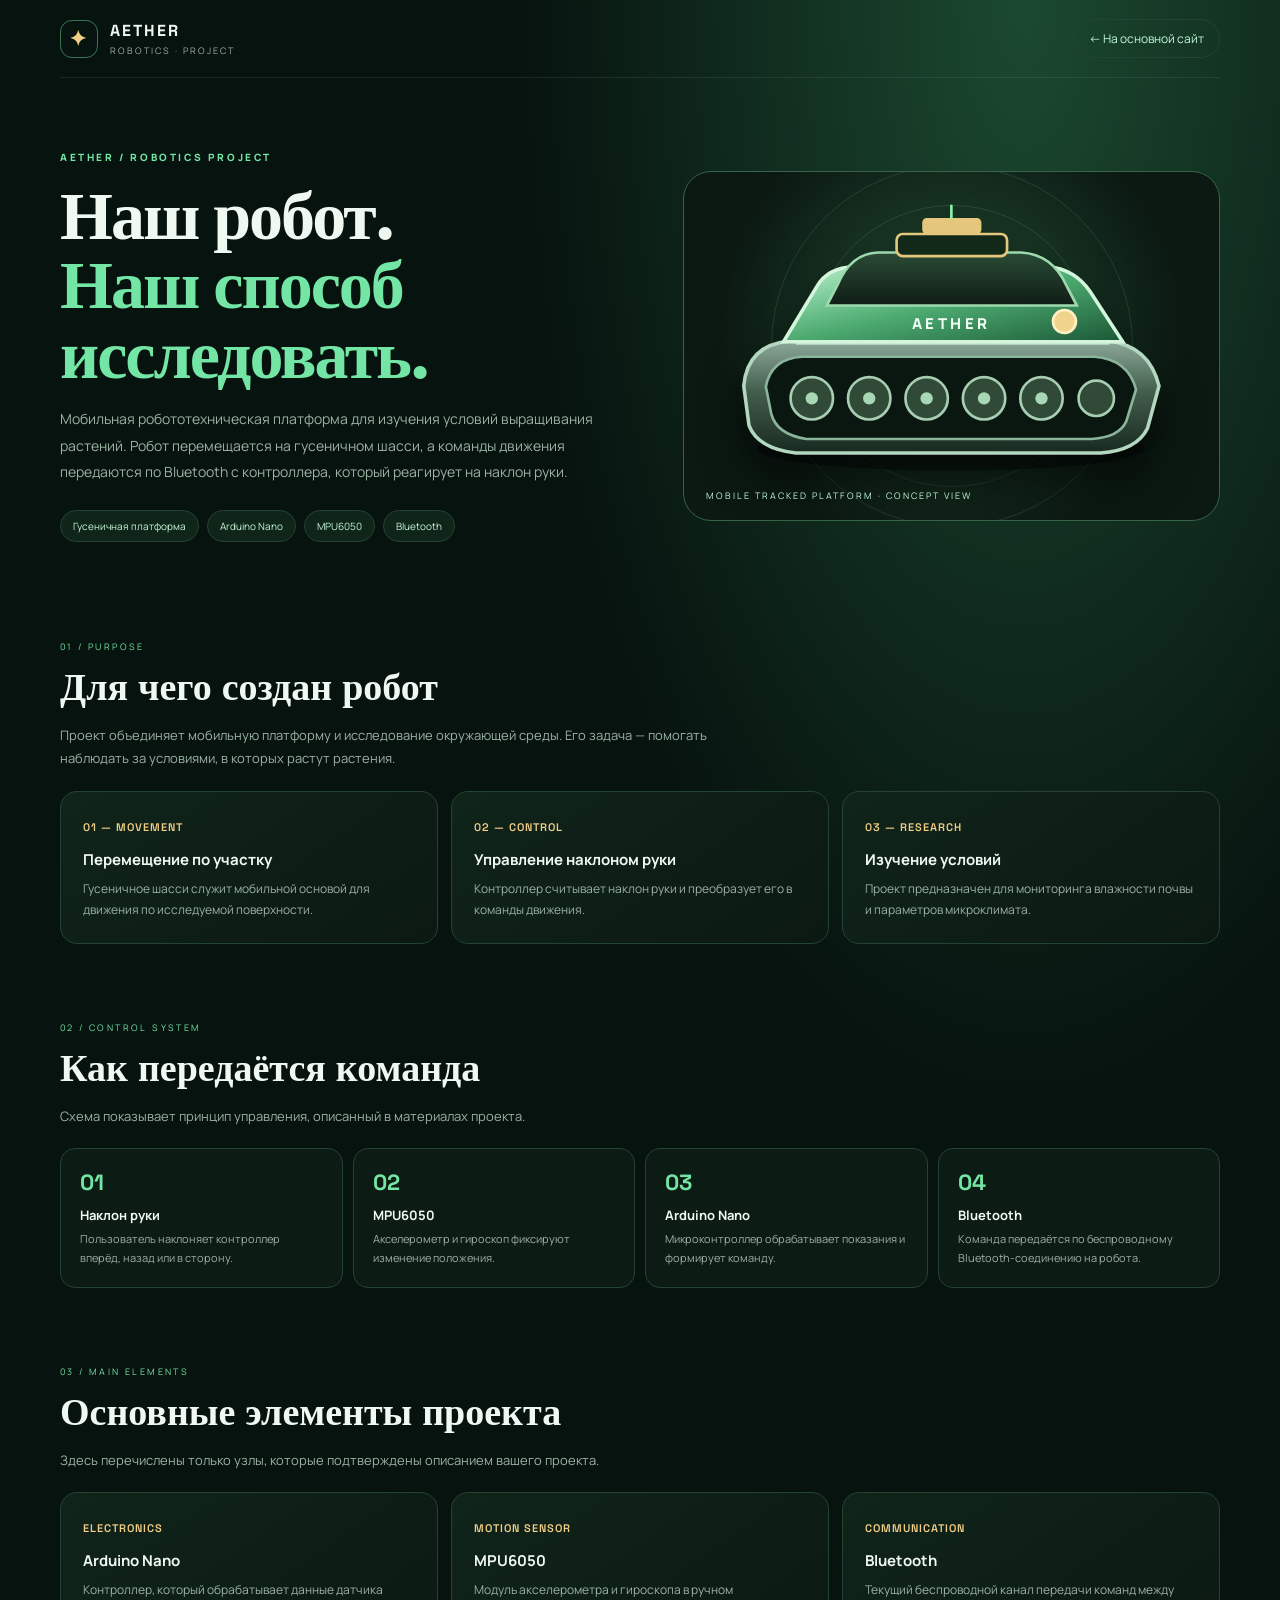
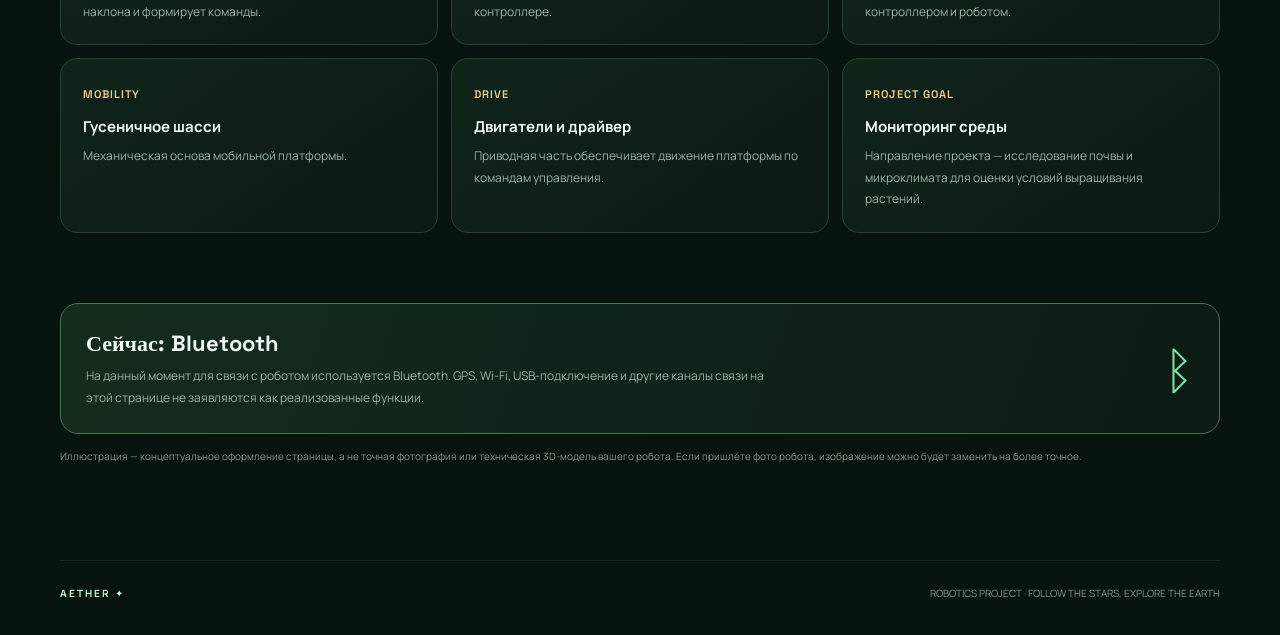
==== robot.html @ d8325142 "Add separate AETHER robot presentation page" ====
<!doctype html>
<html lang="ru">
<head>
<meta charset="UTF-8">
<meta name="viewport" content="width=device-width,initial-scale=1">
<meta name="theme-color" content="#07130f">
<meta name="description" content="Отдельная презентационная страница мобильного робота команды AETHER.">
<title>AETHER | Наш робот</title>
<link rel="preconnect" href="https://fonts.googleapis.com">
<link rel="preconnect" href="https://fonts.gstatic.com" crossorigin>
<link href="https://fonts.googleapis.com/css2?family=Manrope:wght@400;500;600;700;800&family=Space+Grotesk:wght@500;600;700&display=swap" rel="stylesheet">
<style>
:root{--bg:#07130f;--panel:#0d1d16;--panel2:#11251b;--line:#244332;--green:#73e5a4;--mint:#c4f8d8;--text:#f0f8f2;--muted:#9bb2a3;--gold:#f2cf87}
*{box-sizing:border-box}html{scroll-behavior:smooth}body{margin:0;background:radial-gradient(ellipse at 80% 0,#1b4930 0,transparent 35%),var(--bg);color:var(--text);font-family:Manrope,system-ui,sans-serif}a{color:inherit;text-decoration:none}.wrap{width:min(1160px,calc(100% - 40px));margin:auto}.top{height:78px;display:flex;align-items:center;justify-content:space-between;border-bottom:1px solid #ffffff14}.brand{display:flex;align-items:center;gap:12px;font-family:"Space Grotesk";font-weight:700;letter-spacing:2px}.star{width:38px;height:38px;display:grid;place-items:center;border:1px solid #73e5a477;border-radius:12px;color:var(--gold);font-size:21px}.brand small{display:block;color:var(--muted);font:9px Manrope;letter-spacing:2px;margin-top:3px}.back{color:var(--mint);font-size:12px;border:1px solid var(--line);border-radius:30px;padding:10px 15px}.hero{display:grid;grid-template-columns:1.05fr .95fr;gap:30px;align-items:center;padding:72px 0 56px}.eyebrow{color:var(--green);font-size:10px;letter-spacing:2.6px;font-weight:800}.hero h1{font:700 clamp(38px,6vw,68px)/1.02 "Space Grotesk";letter-spacing:-2px;margin:17px 0}.hero h1 em{font-style:normal;color:var(--green)}.hero p{max-width:570px;color:var(--muted);font-size:14px;line-height:1.9}.chips{display:flex;gap:8px;flex-wrap:wrap;margin-top:24px}.chips span{border:1px solid var(--line);background:#10251a;border-radius:30px;padding:8px 12px;color:var(--mint);font-size:10px}.rover{position:relative;border:1px solid #396347;border-radius:28px;background:radial-gradient(circle at 50% 45%,#244d34,#0b1912 70%);padding:20px;overflow:hidden;min-height:350px;display:grid;place-items:center}.rover:before,.rover:after{content:"";position:absolute;border:1px solid #8be9ac24;border-radius:50%;width:280px;height:280px}.rover:after{width:360px;height:360px}.rover svg{position:relative;z-index:1;width:100%;max-width:520px;filter:drop-shadow(0 25px 22px #0009)}.caption{position:absolute;z-index:2;bottom:18px;left:22px;color:var(--mint);font-size:9px;letter-spacing:2px}.section{padding:35px 0}.heading{margin-bottom:20px}.heading small{color:var(--green);font-size:9px;letter-spacing:2.4px}.heading h2{font:700 clamp(25px,4vw,38px) "Space Grotesk";margin:8px 0}.heading p{color:var(--muted);font-size:13px;line-height:1.8;max-width:700px}.grid{display:grid;grid-template-columns:repeat(3,1fr);gap:13px}.card{background:linear-gradient(145deg,#10241a,#0b1912);border:1px solid var(--line);border-radius:17px;padding:22px}.num{color:var(--gold);font:600 11px "Space Grotesk";letter-spacing:1px}.card h3{font-size:15px;margin:13px 0 8px}.card p{font-size:12px;line-height:1.8;color:var(--muted);margin:0}.flow{display:grid;grid-template-columns:repeat(4,1fr);gap:10px}.step{padding:19px;border:1px solid var(--line);border-radius:15px;background:#0c1b14}.step b{display:block;color:var(--green);font:700 22px "Space Grotesk"}.step h3{font-size:13px;margin:10px 0 6px}.step p{font-size:11px;line-height:1.7;color:var(--muted);margin:0}.bluetooth{display:flex;align-items:center;justify-content:space-between;gap:25px;padding:25px;border:1px solid #47734e;border-radius:18px;background:linear-gradient(110deg,#132d1d,#0c1a13)}.bluetooth h3{font:700 22px "Space Grotesk";margin:0 0 8px}.bluetooth p{font-size:12px;color:var(--muted);line-height:1.8;margin:0;max-width:700px}.bt-mark{font-size:50px;color:var(--green);flex:none}.note{font-size:10px;color:#81998a;line-height:1.7;margin-top:14px}.footer{border-top:1px solid #ffffff16;margin-top:50px;padding:25px 0 35px;color:#81998a;font-size:10px;display:flex;justify-content:space-between;gap:15px}.footer b{color:var(--mint);letter-spacing:2px}
@media(max-width:800px){.hero{grid-template-columns:1fr;padding-top:45px}.rover{min-height:280px}.grid{grid-template-columns:1fr 1fr}.flow{grid-template-columns:1fr 1fr}.bluetooth{align-items:flex-start}.bt-mark{font-size:36px}}
@media(max-width:520px){.wrap{width:min(100% - 28px,1160px)}.top{height:68px}.brand{font-size:13px}.back{font-size:10px;padding:8px 11px}.hero{padding:38px 0}.rover{min-height:235px;padding:8px}.grid,.flow{grid-template-columns:1fr}.bluetooth{padding:18px}.footer{flex-direction:column}}
</style>
</head>
<body>
<header class="top wrap"><a class="brand" href="index.html"><span class="star">✦</span><span>AETHER<small>ROBOTICS · PROJECT</small></span></a><a class="back" href="index.html">← На основной сайт</a></header>
<main class="wrap">
<section class="hero">
 <div><div class="eyebrow">AETHER / ROBOTICS PROJECT</div><h1>Наш робот.<br><em>Наш способ исследовать.</em></h1><p>Мобильная робототехническая платформа для изучения условий выращивания растений. Робот перемещается на гусеничном шасси, а команды движения передаются по Bluetooth с контроллера, который реагирует на наклон руки.</p><div class="chips"><span>Гусеничная платформа</span><span>Arduino Nano</span><span>MPU6050</span><span>Bluetooth</span></div></div>
 <div class="rover"><svg viewBox="0 0 560 340" role="img" aria-label="Концептуальная иллюстрация гусеничной мобильной платформы"><defs><linearGradient id="track" x2="0" y2="1"><stop stop-color="#8da99a"/><stop offset=".45" stop-color="#435e4d"/><stop offset="1" stop-color="#18291f"/></linearGradient><linearGradient id="body" x2="1" y2="1"><stop stop-color="#b7f2cb"/><stop offset=".5" stop-color="#4caa70"/><stop offset="1" stop-color="#1b5735"/></linearGradient><linearGradient id="dark" x2="0" y2="1"><stop stop-color="#294b35"/><stop offset="1" stop-color="#101d15"/></linearGradient></defs>
 <ellipse cx="280" cy="286" rx="220" ry="25" fill="#000" opacity=".4"/>
 <path d="M45 215Q49 168 98 164H457Q504 169 515 215L502 263Q490 288 449 291H104Q61 286 51 260Z" fill="url(#track)" stroke="#b4d7bf" stroke-width="4"/>
 <path d="M70 216Q76 184 111 182H442Q480 185 489 219L478 255Q470 273 439 275H116Q82 270 76 246Z" fill="#0a1710" stroke="#8bb59a" stroke-width="3"/>
 <g fill="#304a37" stroke="#a7cdb2" stroke-width="3"><circle cx="122" cy="229" r="24"/><circle cx="187" cy="229" r="24"/><circle cx="252" cy="229" r="24"/><circle cx="317" cy="229" r="24"/><circle cx="382" cy="229" r="24"/><circle cx="444" cy="229" r="20"/></g><g fill="#a8d7b6"><circle cx="122" cy="229" r="7"/><circle cx="187" cy="229" r="7"/><circle cx="252" cy="229" r="7"/><circle cx="317" cy="229" r="7"/><circle cx="382" cy="229" r="7"/></g>
 <path d="M90 165L128 102Q140 81 170 80H390Q420 83 437 108L474 165Z" fill="url(#body)" stroke="#d4f5dc" stroke-width="4"/>
 <path d="M151 101Q166 65 197 64H359Q394 66 410 101L422 124H139Z" fill="url(#dark)" stroke="#9dd9ae" stroke-width="3"/>
 <rect x="218" y="43" width="125" height="25" rx="7" fill="#12291a" stroke="#e4c77d" stroke-width="3"/><rect x="247" y="25" width="67" height="18" rx="5" fill="#e4c77d"/>
 <path d="M280 25V11" stroke="#8cf0b0" stroke-width="3" stroke-linecap="round"/><circle cx="408" cy="142" r="13" fill="#f0d38c" stroke="#fff0c4" stroke-width="3"/>
 <path d="M104 167H459" stroke="#d3f7dc" stroke-width="3" opacity=".75"/><text x="280" y="150" text-anchor="middle" fill="#f2fff5" font-family="Manrope" font-size="17" font-weight="800" letter-spacing="4">AETHER</text>
 </svg><div class="caption">MOBILE TRACKED PLATFORM · CONCEPT VIEW</div></div>
</section>
<section class="section"><div class="heading"><small>01 / PURPOSE</small><h2>Для чего создан робот</h2><p>Проект объединяет мобильную платформу и исследование окружающей среды. Его задача — помогать наблюдать за условиями, в которых растут растения.</p></div><div class="grid">
 <article class="card"><span class="num">01 — MOVEMENT</span><h3>Перемещение по участку</h3><p>Гусеничное шасси служит мобильной основой для движения по исследуемой поверхности.</p></article>
 <article class="card"><span class="num">02 — CONTROL</span><h3>Управление наклоном руки</h3><p>Контроллер считывает наклон руки и преобразует его в команды движения.</p></article>
 <article class="card"><span class="num">03 — RESEARCH</span><h3>Изучение условий</h3><p>Проект предназначен для мониторинга влажности почвы и параметров микроклимата.</p></article>
</div></section>
<section class="section"><div class="heading"><small>02 / CONTROL SYSTEM</small><h2>Как передаётся команда</h2><p>Схема показывает принцип управления, описанный в материалах проекта.</p></div><div class="flow">
 <article class="step"><b>01</b><h3>Наклон руки</h3><p>Пользователь наклоняет контроллер вперёд, назад или в сторону.</p></article>
 <article class="step"><b>02</b><h3>MPU6050</h3><p>Акселерометр и гироскоп фиксируют изменение положения.</p></article>
 <article class="step"><b>03</b><h3>Arduino Nano</h3><p>Микроконтроллер обрабатывает показания и формирует команду.</p></article>
 <article class="step"><b>04</b><h3>Bluetooth</h3><p>Команда передаётся по беспроводному Bluetooth-соединению на робота.</p></article>
</div></section>
<section class="section"><div class="heading"><small>03 / MAIN ELEMENTS</small><h2>Основные элементы проекта</h2><p>Здесь перечислены только узлы, которые подтверждены описанием вашего проекта.</p></div><div class="grid">
 <article class="card"><span class="num">ELECTRONICS</span><h3>Arduino Nano</h3><p>Контроллер, который обрабатывает данные датчика наклона и формирует команды.</p></article>
 <article class="card"><span class="num">MOTION SENSOR</span><h3>MPU6050</h3><p>Модуль акселерометра и гироскопа в ручном контроллере.</p></article>
 <article class="card"><span class="num">COMMUNICATION</span><h3>Bluetooth</h3><p>Текущий беспроводной канал передачи команд между контроллером и роботом.</p></article>
 <article class="card"><span class="num">MOBILITY</span><h3>Гусеничное шасси</h3><p>Механическая основа мобильной платформы.</p></article>
 <article class="card"><span class="num">DRIVE</span><h3>Двигатели и драйвер</h3><p>Приводная часть обеспечивает движение платформы по командам управления.</p></article>
 <article class="card"><span class="num">PROJECT GOAL</span><h3>Мониторинг среды</h3><p>Направление проекта — исследование почвы и микроклимата для оценки условий выращивания растений.</p></article>
</div></section>
<section class="section"><div class="bluetooth"><div><h3>Сейчас: Bluetooth</h3><p>На данный момент для связи с роботом используется Bluetooth. GPS, Wi-Fi, USB-подключение и другие каналы связи на этой странице не заявляются как реализованные функции.</p></div><div class="bt-mark">ᛒ</div></div><p class="note">Иллюстрация — концептуальное оформление страницы, а не точная фотография или техническая 3D-модель вашего робота. Если пришлёте фото робота, изображение можно будет заменить на более точное.</p></section>
</main>
<footer class="footer wrap"><b>AETHER ✦</b><span>ROBOTICS PROJECT · FOLLOW THE STARS, EXPLORE THE EARTH</span></footer>
</body>
</html>
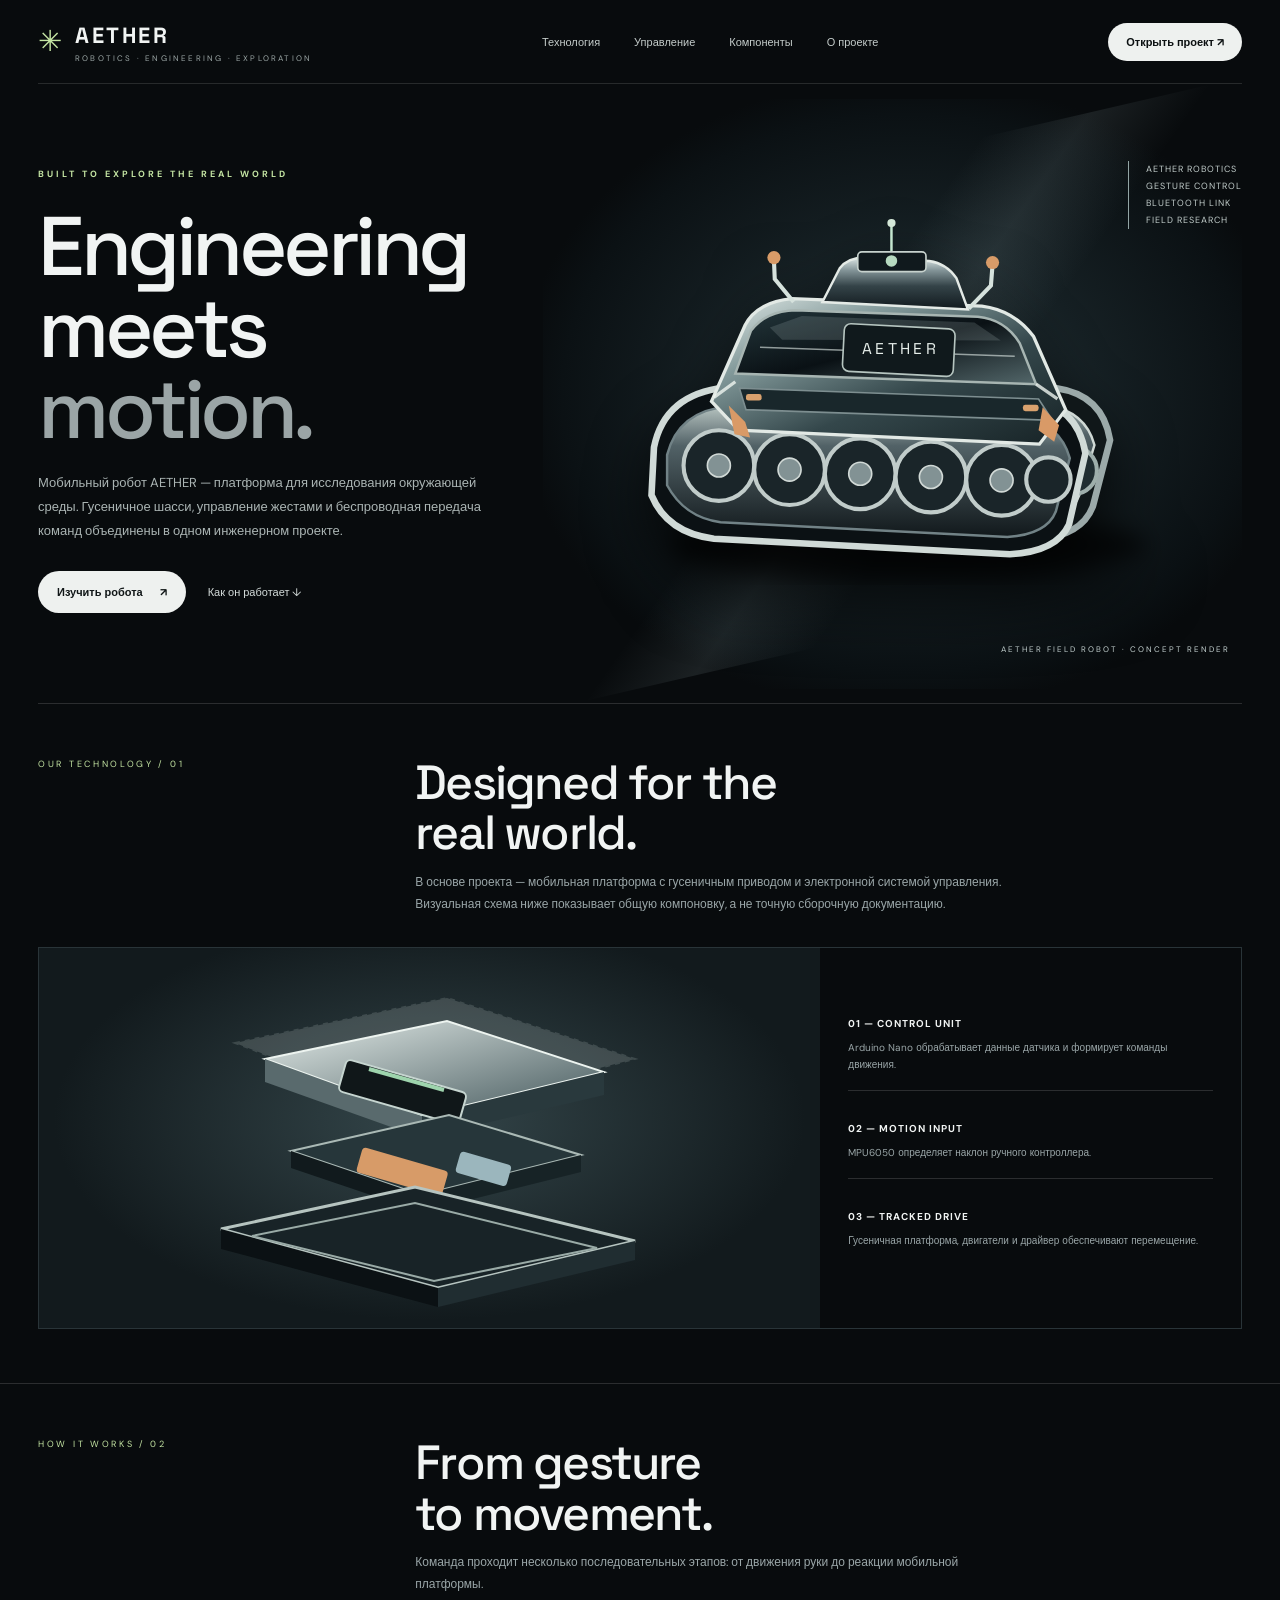
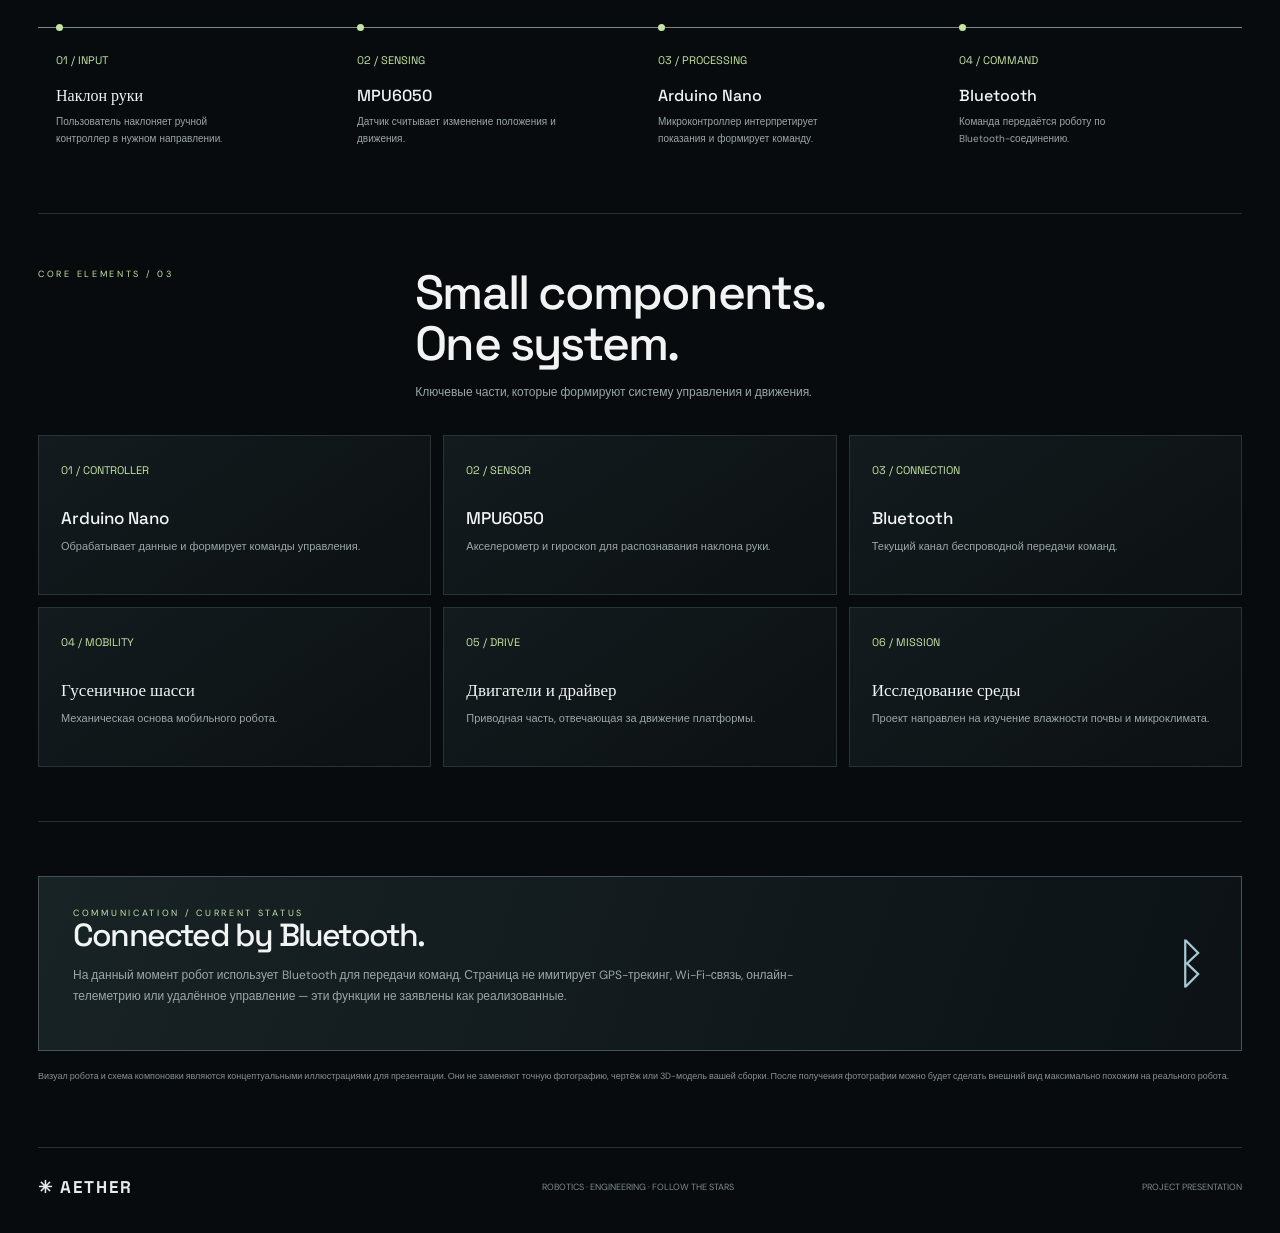
==== commit b58e94f4: "Redesign standalone AETHER robot presentation page" ====
--- a/robot.html
+++ b/robot.html
@@ -3,57 +3,117 @@
 <head>
 <meta charset="UTF-8">
 <meta name="viewport" content="width=device-width,initial-scale=1">
-<meta name="theme-color" content="#07130f">
-<meta name="description" content="Отдельная презентационная страница мобильного робота команды AETHER.">
-<title>AETHER | Наш робот</title>
+<meta name="theme-color" content="#080b0d">
+<meta name="description" content="Мобильный робот команды AETHER: устройство, назначение и управление жестами через Bluetooth.">
+<title>AETHER — Mobile Robotics</title>
 <link rel="preconnect" href="https://fonts.googleapis.com">
 <link rel="preconnect" href="https://fonts.gstatic.com" crossorigin>
-<link href="https://fonts.googleapis.com/css2?family=Manrope:wght@400;500;600;700;800&family=Space+Grotesk:wght@500;600;700&display=swap" rel="stylesheet">
+<link href="https://fonts.googleapis.com/css2?family=DM+Sans:wght@400;500;600;700&family=Space+Grotesk:wght@400;500;600;700&display=swap" rel="stylesheet">
 <style>
-:root{--bg:#07130f;--panel:#0d1d16;--panel2:#11251b;--line:#244332;--green:#73e5a4;--mint:#c4f8d8;--text:#f0f8f2;--muted:#9bb2a3;--gold:#f2cf87}
-*{box-sizing:border-box}html{scroll-behavior:smooth}body{margin:0;background:radial-gradient(ellipse at 80% 0,#1b4930 0,transparent 35%),var(--bg);color:var(--text);font-family:Manrope,system-ui,sans-serif}a{color:inherit;text-decoration:none}.wrap{width:min(1160px,calc(100% - 40px));margin:auto}.top{height:78px;display:flex;align-items:center;justify-content:space-between;border-bottom:1px solid #ffffff14}.brand{display:flex;align-items:center;gap:12px;font-family:"Space Grotesk";font-weight:700;letter-spacing:2px}.star{width:38px;height:38px;display:grid;place-items:center;border:1px solid #73e5a477;border-radius:12px;color:var(--gold);font-size:21px}.brand small{display:block;color:var(--muted);font:9px Manrope;letter-spacing:2px;margin-top:3px}.back{color:var(--mint);font-size:12px;border:1px solid var(--line);border-radius:30px;padding:10px 15px}.hero{display:grid;grid-template-columns:1.05fr .95fr;gap:30px;align-items:center;padding:72px 0 56px}.eyebrow{color:var(--green);font-size:10px;letter-spacing:2.6px;font-weight:800}.hero h1{font:700 clamp(38px,6vw,68px)/1.02 "Space Grotesk";letter-spacing:-2px;margin:17px 0}.hero h1 em{font-style:normal;color:var(--green)}.hero p{max-width:570px;color:var(--muted);font-size:14px;line-height:1.9}.chips{display:flex;gap:8px;flex-wrap:wrap;margin-top:24px}.chips span{border:1px solid var(--line);background:#10251a;border-radius:30px;padding:8px 12px;color:var(--mint);font-size:10px}.rover{position:relative;border:1px solid #396347;border-radius:28px;background:radial-gradient(circle at 50% 45%,#244d34,#0b1912 70%);padding:20px;overflow:hidden;min-height:350px;display:grid;place-items:center}.rover:before,.rover:after{content:"";position:absolute;border:1px solid #8be9ac24;border-radius:50%;width:280px;height:280px}.rover:after{width:360px;height:360px}.rover svg{position:relative;z-index:1;width:100%;max-width:520px;filter:drop-shadow(0 25px 22px #0009)}.caption{position:absolute;z-index:2;bottom:18px;left:22px;color:var(--mint);font-size:9px;letter-spacing:2px}.section{padding:35px 0}.heading{margin-bottom:20px}.heading small{color:var(--green);font-size:9px;letter-spacing:2.4px}.heading h2{font:700 clamp(25px,4vw,38px) "Space Grotesk";margin:8px 0}.heading p{color:var(--muted);font-size:13px;line-height:1.8;max-width:700px}.grid{display:grid;grid-template-columns:repeat(3,1fr);gap:13px}.card{background:linear-gradient(145deg,#10241a,#0b1912);border:1px solid var(--line);border-radius:17px;padding:22px}.num{color:var(--gold);font:600 11px "Space Grotesk";letter-spacing:1px}.card h3{font-size:15px;margin:13px 0 8px}.card p{font-size:12px;line-height:1.8;color:var(--muted);margin:0}.flow{display:grid;grid-template-columns:repeat(4,1fr);gap:10px}.step{padding:19px;border:1px solid var(--line);border-radius:15px;background:#0c1b14}.step b{display:block;color:var(--green);font:700 22px "Space Grotesk"}.step h3{font-size:13px;margin:10px 0 6px}.step p{font-size:11px;line-height:1.7;color:var(--muted);margin:0}.bluetooth{display:flex;align-items:center;justify-content:space-between;gap:25px;padding:25px;border:1px solid #47734e;border-radius:18px;background:linear-gradient(110deg,#132d1d,#0c1a13)}.bluetooth h3{font:700 22px "Space Grotesk";margin:0 0 8px}.bluetooth p{font-size:12px;color:var(--muted);line-height:1.8;margin:0;max-width:700px}.bt-mark{font-size:50px;color:var(--green);flex:none}.note{font-size:10px;color:#81998a;line-height:1.7;margin-top:14px}.footer{border-top:1px solid #ffffff16;margin-top:50px;padding:25px 0 35px;color:#81998a;font-size:10px;display:flex;justify-content:space-between;gap:15px}.footer b{color:var(--mint);letter-spacing:2px}
-@media(max-width:800px){.hero{grid-template-columns:1fr;padding-top:45px}.rover{min-height:280px}.grid{grid-template-columns:1fr 1fr}.flow{grid-template-columns:1fr 1fr}.bluetooth{align-items:flex-start}.bt-mark{font-size:36px}}
-@media(max-width:520px){.wrap{width:min(100% - 28px,1160px)}.top{height:68px}.brand{font-size:13px}.back{font-size:10px;padding:8px 11px}.hero{padding:38px 0}.rover{min-height:235px;padding:8px}.grid,.flow{grid-template-columns:1fr}.bluetooth{padding:18px}.footer{flex-direction:column}}
+:root{--bg:#080b0d;--surface:#101518;--surface2:#151d20;--line:#293438;--white:#f1f4f3;--muted:#9aa6a8;--soft:#c4ccca;--lime:#c4e5a3;--ice:#a8c9d4;--orange:#d89b68}
+*{box-sizing:border-box}html{scroll-behavior:smooth}body{margin:0;background:var(--bg);color:var(--white);font-family:"DM Sans",Arial,sans-serif}a{color:inherit;text-decoration:none}.wrap{width:min(1440px,calc(100% - 76px));margin:auto}
+header{height:84px;display:flex;align-items:center;justify-content:space-between;border-bottom:1px solid #ffffff20}.brand{display:flex;align-items:center;gap:13px}.brand-symbol{font-size:29px;color:var(--lime);line-height:1}.brand-name{font:700 22px "Space Grotesk";letter-spacing:2.5px}.brand small{display:block;color:#9ca7a6;font-size:8px;letter-spacing:2.2px;margin-top:4px}.nav{display:flex;gap:34px;color:#c4ccca;font-size:11px}.nav a{transition:color .2s}.nav a:hover{color:var(--lime)}.top-cta{background:#eef1ef;color:#0b1011;padding:12px 18px;border-radius:30px;font-size:11px;font-weight:700}
+.hero{min-height:620px;display:grid;grid-template-columns:.82fr 1.18fr;align-items:center;gap:20px;position:relative;border-bottom:1px solid #ffffff24;overflow:hidden}.hero-copy{padding:70px 0 76px;position:relative;z-index:2}.kicker{font-size:9px;letter-spacing:3px;color:var(--lime);font-weight:700}.hero h1{font:500 clamp(46px,6.5vw,88px)/.98 "Space Grotesk";letter-spacing:-4.5px;margin:26px 0 20px}.hero h1 span{color:#9ba5a6}.hero-copy p{max-width:450px;color:#aab4b3;font-size:13px;line-height:1.85}.hero-actions{display:flex;align-items:center;gap:22px;margin-top:28px}.light-btn{display:inline-flex;align-items:center;gap:17px;background:#eef1ef;color:#101617;padding:14px 19px;border-radius:30px;font-size:11px;font-weight:700}.text-link{font-size:11px;color:#d4dcda}.hero-visual{height:590px;position:relative;display:grid;place-items:center;background:radial-gradient(ellipse at 52% 50%,#33464a 0,#182327 31%,#0b1114 67%,transparent 76%)}.hero-visual:before{content:"";position:absolute;inset:10% 0;background:linear-gradient(130deg,transparent 40%,#b6d0d41c 50%,transparent 61%);transform:skewY(-13deg)}.hero-visual svg{width:100%;max-width:850px;position:relative;z-index:1;filter:drop-shadow(0 30px 30px #000b)}.visual-label{position:absolute;bottom:35px;right:12px;font-size:8px;letter-spacing:2px;color:#c5d2d1}.side-note{position:absolute;right:0;top:62px;border-left:1px solid #93a5a5;padding:0 0 0 17px;color:#c1ccca;font-size:9px;line-height:1.9;letter-spacing:1px}
+.section{border-bottom:1px solid #ffffff24;padding:54px 0}.section-head{display:grid;grid-template-columns:.42fr 1fr;gap:30px;align-items:start;margin-bottom:32px}.section-tag{font-size:9px;letter-spacing:2.7px;color:var(--lime)}h2{font:500 clamp(30px,4vw,48px)/1.05 "Space Grotesk";letter-spacing:-1.8px;margin:0}.section-head p{max-width:590px;color:var(--muted);font-size:12px;line-height:1.85;margin:12px 0 0}.architecture{display:grid;grid-template-columns:1.3fr .7fr;min-height:340px;border:1px solid var(--line)}.exploded{background:radial-gradient(ellipse at 50% 45%,#34464a,#121a1d 68%);display:grid;place-items:center;padding:20px;overflow:hidden}.exploded svg{width:100%;max-width:650px}.callouts{padding:28px;display:flex;flex-direction:column;justify-content:center;gap:25px}.callout{border-bottom:1px solid #ffffff24;padding-bottom:17px}.callout:last-child{border:0}.callout b{font-size:10px;letter-spacing:1px}.callout p{font-size:10px;color:var(--muted);margin:7px 0 0;line-height:1.7}
+.cards{display:grid;grid-template-columns:repeat(3,1fr);gap:12px}.card{border:1px solid var(--line);padding:22px;min-height:160px;background:linear-gradient(145deg,#131b1e,#0c1113)}.card .index{font:11px "Space Grotesk";color:var(--lime)}.card h3{font:500 17px "Space Grotesk";margin:28px 0 8px}.card p{font-size:11px;color:var(--muted);line-height:1.75;margin:0}
+.process{display:grid;grid-template-columns:repeat(4,1fr);gap:0}.process article{padding:20px 18px 12px;border-top:1px solid #78898a;position:relative}.process article:before{content:"";position:absolute;top:-4px;left:18px;width:7px;height:7px;border-radius:50%;background:var(--lime)}.process b{font:11px "Space Grotesk";color:var(--lime)}.process h3{font:500 16px "Space Grotesk";margin:16px 0 7px}.process p{font-size:10px;line-height:1.7;color:var(--muted);max-width:200px;margin:0}
+.connection{display:grid;grid-template-columns:1fr auto;gap:30px;align-items:center;background:linear-gradient(110deg,#182326,#0c1215);border:1px solid #44545a;padding:30px 34px}.connection h2{font-size:32px}.connection p{max-width:720px;color:var(--muted);font-size:12px;line-height:1.8}.bt{font:500 54px "Space Grotesk";color:var(--ice)}.disclaimer{font-size:9px;line-height:1.7;color:#849092;margin-top:18px}
+footer{display:flex;justify-content:space-between;gap:20px;align-items:center;padding:28px 0 35px;color:#7e8b8e;font-size:9px}footer strong{font:700 17px "Space Grotesk";letter-spacing:2px;color:#e5ebea}
+@media(max-width:850px){.wrap{width:calc(100% - 36px)}.nav{gap:14px}.hero{grid-template-columns:1fr;min-height:0}.hero-copy{padding:58px 0 0}.hero-visual{height:420px}.side-note{top:20px}.section-head{grid-template-columns:1fr;gap:12px}.architecture{grid-template-columns:1fr}.exploded{min-height:280px}.callouts{display:grid;grid-template-columns:repeat(3,1fr);gap:14px}.cards{grid-template-columns:1fr 1fr}}
+@media(max-width:560px){header{height:70px}.brand-name{font-size:18px}.nav{display:none}.top-cta{font-size:10px;padding:10px 13px}.hero h1{letter-spacing:-2.5px}.hero-visual{height:300px}.side-note{display:none}.hero-actions{flex-wrap:wrap}.section{padding:40px 0}.callouts,.cards{grid-template-columns:1fr}.callout{padding-bottom:12px}.process{grid-template-columns:1fr 1fr;row-gap:20px}.connection{grid-template-columns:1fr;padding:22px}.bt{font-size:35px}footer{align-items:flex-start;flex-direction:column}}
 </style>
 </head>
 <body>
-<header class="top wrap"><a class="brand" href="index.html"><span class="star">✦</span><span>AETHER<small>ROBOTICS · PROJECT</small></span></a><a class="back" href="index.html">← На основной сайт</a></header>
-<main class="wrap">
-<section class="hero">
- <div><div class="eyebrow">AETHER / ROBOTICS PROJECT</div><h1>Наш робот.<br><em>Наш способ исследовать.</em></h1><p>Мобильная робототехническая платформа для изучения условий выращивания растений. Робот перемещается на гусеничном шасси, а команды движения передаются по Bluetooth с контроллера, который реагирует на наклон руки.</p><div class="chips"><span>Гусеничная платформа</span><span>Arduino Nano</span><span>MPU6050</span><span>Bluetooth</span></div></div>
- <div class="rover"><svg viewBox="0 0 560 340" role="img" aria-label="Концептуальная иллюстрация гусеничной мобильной платформы"><defs><linearGradient id="track" x2="0" y2="1"><stop stop-color="#8da99a"/><stop offset=".45" stop-color="#435e4d"/><stop offset="1" stop-color="#18291f"/></linearGradient><linearGradient id="body" x2="1" y2="1"><stop stop-color="#b7f2cb"/><stop offset=".5" stop-color="#4caa70"/><stop offset="1" stop-color="#1b5735"/></linearGradient><linearGradient id="dark" x2="0" y2="1"><stop stop-color="#294b35"/><stop offset="1" stop-color="#101d15"/></linearGradient></defs>
- <ellipse cx="280" cy="286" rx="220" ry="25" fill="#000" opacity=".4"/>
- <path d="M45 215Q49 168 98 164H457Q504 169 515 215L502 263Q490 288 449 291H104Q61 286 51 260Z" fill="url(#track)" stroke="#b4d7bf" stroke-width="4"/>
- <path d="M70 216Q76 184 111 182H442Q480 185 489 219L478 255Q470 273 439 275H116Q82 270 76 246Z" fill="#0a1710" stroke="#8bb59a" stroke-width="3"/>
- <g fill="#304a37" stroke="#a7cdb2" stroke-width="3"><circle cx="122" cy="229" r="24"/><circle cx="187" cy="229" r="24"/><circle cx="252" cy="229" r="24"/><circle cx="317" cy="229" r="24"/><circle cx="382" cy="229" r="24"/><circle cx="444" cy="229" r="20"/></g><g fill="#a8d7b6"><circle cx="122" cy="229" r="7"/><circle cx="187" cy="229" r="7"/><circle cx="252" cy="229" r="7"/><circle cx="317" cy="229" r="7"/><circle cx="382" cy="229" r="7"/></g>
- <path d="M90 165L128 102Q140 81 170 80H390Q420 83 437 108L474 165Z" fill="url(#body)" stroke="#d4f5dc" stroke-width="4"/>
- <path d="M151 101Q166 65 197 64H359Q394 66 410 101L422 124H139Z" fill="url(#dark)" stroke="#9dd9ae" stroke-width="3"/>
- <rect x="218" y="43" width="125" height="25" rx="7" fill="#12291a" stroke="#e4c77d" stroke-width="3"/><rect x="247" y="25" width="67" height="18" rx="5" fill="#e4c77d"/>
- <path d="M280 25V11" stroke="#8cf0b0" stroke-width="3" stroke-linecap="round"/><circle cx="408" cy="142" r="13" fill="#f0d38c" stroke="#fff0c4" stroke-width="3"/>
- <path d="M104 167H459" stroke="#d3f7dc" stroke-width="3" opacity=".75"/><text x="280" y="150" text-anchor="middle" fill="#f2fff5" font-family="Manrope" font-size="17" font-weight="800" letter-spacing="4">AETHER</text>
- </svg><div class="caption">MOBILE TRACKED PLATFORM · CONCEPT VIEW</div></div>
+<header class="wrap">
+ <a class="brand" href="index.html"><span class="brand-symbol">✳</span><span><span class="brand-name">AETHER</span><small>ROBOTICS · ENGINEERING · EXPLORATION</small></span></a>
+ <nav class="nav"><a href="#technology">Технология</a><a href="#control">Управление</a><a href="#components">Компоненты</a><a href="#about">О проекте</a></nav>
+ <a class="top-cta" href="#about">Открыть проект ↗</a>
+</header>
+<main>
+<section class="hero wrap">
+ <div class="hero-copy"><div class="kicker">BUILT TO EXPLORE THE REAL WORLD</div><h1>Engineering<br>meets <span>motion.</span></h1><p>Мобильный робот AETHER — платформа для исследования окружающей среды. Гусеничное шасси, управление жестами и беспроводная передача команд объединены в одном инженерном проекте.</p><div class="hero-actions"><a class="light-btn" href="#technology">Изучить робота <span>↗</span></a><a class="text-link" href="#control">Как он работает ↓</a></div></div>
+ <div class="hero-visual">
+ <div class="side-note">AETHER ROBOTICS<br>GESTURE CONTROL<br>BLUETOOTH LINK<br>FIELD RESEARCH</div>
+ <svg viewBox="0 0 850 570" role="img" aria-label="Концептуальный рендер гусеничного мобильного робота AETHER">
+ <defs>
+  <linearGradient id="metal" x1="0" y1="0" x2="0" y2="1"><stop stop-color="#dce6e5"/><stop offset=".25" stop-color="#829397"/><stop offset=".55" stop-color="#344348"/><stop offset="1" stop-color="#11191d"/></linearGradient>
+  <linearGradient id="shell" x1="0" y1="0" x2="1" y2="1"><stop stop-color="#e4ece9"/><stop offset=".28" stop-color="#82999a"/><stop offset=".6" stop-color="#34474b"/><stop offset="1" stop-color="#172326"/></linearGradient>
+  <linearGradient id="glass" x1="0" y1="0" x2="1" y2="1"><stop stop-color="#24373c"/><stop offset=".5" stop-color="#0a1115"/><stop offset="1" stop-color="#53676a"/></linearGradient>
+  <linearGradient id="trackmetal" x1="0" y1="0" x2="0" y2="1"><stop stop-color="#b6c3c0"/><stop offset=".3" stop-color="#526267"/><stop offset="1" stop-color="#11181b"/></linearGradient>
+  <filter id="shadow"><feGaussianBlur stdDeviation="13"/></filter>
+ </defs>
+ <ellipse cx="445" cy="470" rx="290" ry="40" fill="#000" opacity=".6" filter="url(#shadow)"/>
+ <!-- far track -->
+ <path d="M180 332Q194 273 267 267L625 279Q681 287 690 342L669 423Q655 459 600 463L254 447Q197 440 177 394Z" fill="#101719" stroke="#9ba9a9" stroke-width="8"/>
+ <path d="M196 347Q210 294 270 290L614 300Q660 307 671 348L653 408Q642 439 598 441L260 425Q216 419 195 384Z" fill="url(#trackmetal)" stroke="#d0d9d5" stroke-width="3"/>
+ <g fill="#202d31" stroke="#9eaeab" stroke-width="5"><circle cx="253" cy="365" r="42"/><circle cx="335" cy="371" r="42"/><circle cx="417" cy="375" r="42"/><circle cx="499" cy="379" r="42"/><circle cx="581" cy="382" r="42"/><circle cx="645" cy="379" r="29"/></g>
+ <g fill="#849596"><circle cx="253" cy="365" r="12"/><circle cx="335" cy="371" r="12"/><circle cx="417" cy="375" r="12"/><circle cx="499" cy="379" r="12"/><circle cx="581" cy="382" r="12"/></g>
+ <!-- near track -->
+ <path d="M135 351Q148 286 222 278L590 292Q650 299 660 358L640 445Q625 478 568 481L208 462Q151 455 132 409Z" fill="#0b1114" stroke="#d0dad7" stroke-width="8"/>
+ <path d="M151 360Q165 306 226 301L580 314Q629 321 641 364L624 429Q613 457 565 460L216 442Q172 436 151 397Z" fill="url(#trackmetal)" stroke="#718286" stroke-width="3"/>
+ <g fill="#1a2529" stroke="#c1ccca" stroke-width="5"><circle cx="214" cy="373" r="43"/><circle cx="300" cy="378" r="43"/><circle cx="386" cy="383" r="43"/><circle cx="472" cy="387" r="43"/><circle cx="558" cy="391" r="43"/><circle cx="615" cy="390" r="27"/></g>
+ <g fill="#829294" stroke="#d1d9d6" stroke-width="2"><circle cx="214" cy="373" r="14"/><circle cx="300" cy="378" r="14"/><circle cx="386" cy="383" r="14"/><circle cx="472" cy="387" r="14"/><circle cx="558" cy="391" r="14"/></g>
+ <!-- chassis body -->
+ <path d="M205 295L246 202Q261 174 303 170L534 179Q573 184 597 216L636 305L604 347L238 330Z" fill="url(#shell)" stroke="#e2e9e5" stroke-width="4"/>
+ <path d="M253 209Q271 185 307 184L529 192Q562 195 580 224L600 274L234 261Z" fill="url(#glass)" stroke="#a7b5b2" stroke-width="3"/>
+ <path d="M276 205L315 191L525 199L557 221L291 220Z" fill="#b8c8c5" opacity=".18"/>
+ <path d="M239 279L603 292L620 318L247 305Z" fill="#19272b" stroke="#7d8e90" stroke-width="2"/>
+ <path d="M264 229L574 240" stroke="#d5dfdc" stroke-width="2" opacity=".65"/>
+ <rect x="367" y="200" width="135" height="58" rx="8" transform="rotate(3 367 200)" fill="#10191c" stroke="#b6c5c0" stroke-width="2"/>
+ <text x="435" y="237" text-anchor="middle" fill="#e7efeb" font-family="Space Grotesk" font-size="19" letter-spacing="4">AETHER</text>
+ <path d="M226 300L246 320L252 339L233 335Z M608 302L628 324L622 344L603 330Z" fill="#d99a67"/>
+ <!-- top module -->
+ <path d="M340 174L361 133Q372 119 394 120L470 124Q491 127 503 145L517 183Z" fill="url(#metal)" stroke="#e4eae6" stroke-width="3"/>
+ <rect x="383" y="113" width="83" height="24" rx="5" fill="#10191d" stroke="#c7d2ce" stroke-width="2"/>
+ <circle cx="424" cy="124" r="7" fill="#b6d9c0"/>
+ <path d="M424 112V82" stroke="#c5e7d0" stroke-width="3"/><circle cx="424" cy="78" r="5" fill="#d4e8d8"/>
+ <path d="M305 174L282 146L281 123" stroke="#d6e2dd" stroke-width="5" fill="none"/><circle cx="281" cy="120" r="8" fill="#d89b68"/>
+ <path d="M518 182L545 154L547 129" stroke="#d6e2dd" stroke-width="5" fill="none"/><circle cx="547" cy="126" r="8" fill="#d89b68"/>
+ <path d="M234 271L208 290M600 274L626 292" stroke="#eff5f0" stroke-width="4" opacity=".8"/>
+ <g fill="#d9a16e"><rect x="247" y="286" width="19" height="8" rx="3"/><rect x="584" y="299" width="19" height="8" rx="3"/></g>
+ </svg>
+ <div class="visual-label">AETHER FIELD ROBOT · CONCEPT RENDER</div></div>
 </section>
-<section class="section"><div class="heading"><small>01 / PURPOSE</small><h2>Для чего создан робот</h2><p>Проект объединяет мобильную платформу и исследование окружающей среды. Его задача — помогать наблюдать за условиями, в которых растут растения.</p></div><div class="grid">
- <article class="card"><span class="num">01 — MOVEMENT</span><h3>Перемещение по участку</h3><p>Гусеничное шасси служит мобильной основой для движения по исследуемой поверхности.</p></article>
- <article class="card"><span class="num">02 — CONTROL</span><h3>Управление наклоном руки</h3><p>Контроллер считывает наклон руки и преобразует его в команды движения.</p></article>
- <article class="card"><span class="num">03 — RESEARCH</span><h3>Изучение условий</h3><p>Проект предназначен для мониторинга влажности почвы и параметров микроклимата.</p></article>
+<section class="section" id="technology"><div class="wrap">
+ <div class="section-head"><div class="section-tag">OUR TECHNOLOGY / 01</div><div><h2>Designed for the<br>real world.</h2><p>В основе проекта — мобильная платформа с гусеничным приводом и электронной системой управления. Визуальная схема ниже показывает общую компоновку, а не точную сборочную документацию.</p></div></div>
+ <div class="architecture">
+  <div class="exploded"><svg viewBox="0 0 650 340" role="img" aria-label="Схема основных слоёв мобильного робота"><defs><linearGradient id="layer" x2="1" y2="1"><stop stop-color="#e4ece9"/><stop offset="1" stop-color="#42565a"/></linearGradient></defs>
+   <path d="M130 75L342 30L530 91L315 145Z" fill="#d5dfdc" opacity=".18" stroke="#c7d3d0" stroke-width="2" stroke-dasharray="5 5"/>
+   <path d="M160 91L342 53L499 104L317 148Z" fill="url(#layer)" stroke="#edf4f0" stroke-width="2"/><path d="M160 91L317 148V170L160 114Z" fill="#596a6d"/><path d="M317 148L499 104V127L317 170Z" fill="#29393d"/>
+   <rect x="242" y="91" width="125" height="33" rx="5" transform="rotate(16 242 91)" fill="#101719" stroke="#c6d5d0" stroke-width="2"/><path d="M264 101L339 122" stroke="#9ed4ad" stroke-width="4"/>
+   <path d="M186 183L344 147L476 187L316 227Z" fill="#26363a" stroke="#aab9b5" stroke-width="2"/><path d="M186 183L316 227V244L186 200Z" fill="#111a1d"/><path d="M316 227L476 187V204L316 244Z" fill="#172326"/>
+   <rect x="258" y="179" width="89" height="26" rx="4" transform="rotate(16 258 179)" fill="#d79b68"/><rect x="356" y="183" width="53" height="22" rx="4" transform="rotate(16 356 183)" fill="#9bb6bd"/>
+   <path d="M116 261L310 219L530 273L333 320Z" fill="#182327" stroke="#b6c4c0" stroke-width="3"/><path d="M116 261L333 320V339L116 281Z" fill="#0b1114"/><path d="M333 320L530 273V292L333 339Z" fill="#202d31"/>
+   <path d="M147 268L310 235L492 280L329 313Z" fill="none" stroke="#9aaba7" stroke-width="2"/>
+  </svg></div>
+  <div class="callouts"><div class="callout"><b>01 — CONTROL UNIT</b><p>Arduino Nano обрабатывает данные датчика и формирует команды движения.</p></div><div class="callout"><b>02 — MOTION INPUT</b><p>MPU6050 определяет наклон ручного контроллера.</p></div><div class="callout"><b>03 — TRACKED DRIVE</b><p>Гусеничная платформа, двигатели и драйвер обеспечивают перемещение.</p></div></div>
+ </div>
 </div></section>
-<section class="section"><div class="heading"><small>02 / CONTROL SYSTEM</small><h2>Как передаётся команда</h2><p>Схема показывает принцип управления, описанный в материалах проекта.</p></div><div class="flow">
- <article class="step"><b>01</b><h3>Наклон руки</h3><p>Пользователь наклоняет контроллер вперёд, назад или в сторону.</p></article>
- <article class="step"><b>02</b><h3>MPU6050</h3><p>Акселерометр и гироскоп фиксируют изменение положения.</p></article>
- <article class="step"><b>03</b><h3>Arduino Nano</h3><p>Микроконтроллер обрабатывает показания и формирует команду.</p></article>
- <article class="step"><b>04</b><h3>Bluetooth</h3><p>Команда передаётся по беспроводному Bluetooth-соединению на робота.</p></article>
-</div></section>
-<section class="section"><div class="heading"><small>03 / MAIN ELEMENTS</small><h2>Основные элементы проекта</h2><p>Здесь перечислены только узлы, которые подтверждены описанием вашего проекта.</p></div><div class="grid">
- <article class="card"><span class="num">ELECTRONICS</span><h3>Arduino Nano</h3><p>Контроллер, который обрабатывает данные датчика наклона и формирует команды.</p></article>
- <article class="card"><span class="num">MOTION SENSOR</span><h3>MPU6050</h3><p>Модуль акселерометра и гироскопа в ручном контроллере.</p></article>
- <article class="card"><span class="num">COMMUNICATION</span><h3>Bluetooth</h3><p>Текущий беспроводной канал передачи команд между контроллером и роботом.</p></article>
- <article class="card"><span class="num">MOBILITY</span><h3>Гусеничное шасси</h3><p>Механическая основа мобильной платформы.</p></article>
- <article class="card"><span class="num">DRIVE</span><h3>Двигатели и драйвер</h3><p>Приводная часть обеспечивает движение платформы по командам управления.</p></article>
- <article class="card"><span class="num">PROJECT GOAL</span><h3>Мониторинг среды</h3><p>Направление проекта — исследование почвы и микроклимата для оценки условий выращивания растений.</p></article>
-</div></section>
-<section class="section"><div class="bluetooth"><div><h3>Сейчас: Bluetooth</h3><p>На данный момент для связи с роботом используется Bluetooth. GPS, Wi-Fi, USB-подключение и другие каналы связи на этой странице не заявляются как реализованные функции.</p></div><div class="bt-mark">ᛒ</div></div><p class="note">Иллюстрация — концептуальное оформление страницы, а не точная фотография или техническая 3D-модель вашего робота. Если пришлёте фото робота, изображение можно будет заменить на более точное.</p></section>
+<section class="section wrap" id="control">
+ <div class="section-head"><div class="section-tag">HOW IT WORKS / 02</div><div><h2>From gesture<br>to movement.</h2><p>Команда проходит несколько последовательных этапов: от движения руки до реакции мобильной платформы.</p></div></div>
+ <div class="process">
+  <article><b>01 / INPUT</b><h3>Наклон руки</h3><p>Пользователь наклоняет ручной контроллер в нужном направлении.</p></article>
+  <article><b>02 / SENSING</b><h3>MPU6050</h3><p>Датчик считывает изменение положения и движения.</p></article>
+  <article><b>03 / PROCESSING</b><h3>Arduino Nano</h3><p>Микроконтроллер интерпретирует показания и формирует команду.</p></article>
+  <article><b>04 / COMMAND</b><h3>Bluetooth</h3><p>Команда передаётся роботу по Bluetooth-соединению.</p></article>
+ </div>
+</section>
+<section class="section wrap" id="components">
+ <div class="section-head"><div class="section-tag">CORE ELEMENTS / 03</div><div><h2>Small components.<br>One system.</h2><p>Ключевые части, которые формируют систему управления и движения.</p></div></div>
+ <div class="cards">
+  <article class="card"><span class="index">01 / CONTROLLER</span><h3>Arduino Nano</h3><p>Обрабатывает данные и формирует команды управления.</p></article>
+  <article class="card"><span class="index">02 / SENSOR</span><h3>MPU6050</h3><p>Акселерометр и гироскоп для распознавания наклона руки.</p></article>
+  <article class="card"><span class="index">03 / CONNECTION</span><h3>Bluetooth</h3><p>Текущий канал беспроводной передачи команд.</p></article>
+  <article class="card"><span class="index">04 / MOBILITY</span><h3>Гусеничное шасси</h3><p>Механическая основа мобильного робота.</p></article>
+  <article class="card"><span class="index">05 / DRIVE</span><h3>Двигатели и драйвер</h3><p>Приводная часть, отвечающая за движение платформы.</p></article>
+  <article class="card"><span class="index">06 / MISSION</span><h3>Исследование среды</h3><p>Проект направлен на изучение влажности почвы и микроклимата.</p></article>
+ </div>
+</section>
+<section class="section wrap" id="about">
+ <div class="connection"><div><div class="section-tag">COMMUNICATION / CURRENT STATUS</div><h2>Connected by Bluetooth.</h2><p>На данный момент робот использует Bluetooth для передачи команд. Страница не имитирует GPS-трекинг, Wi-Fi-связь, онлайн-телеметрию или удалённое управление — эти функции не заявлены как реализованные.</p></div><div class="bt">ᛒ</div></div>
+ <p class="disclaimer">Визуал робота и схема компоновки являются концептуальными иллюстрациями для презентации. Они не заменяют точную фотографию, чертёж или 3D-модель вашей сборки. После получения фотографии можно будет сделать внешний вид максимально похожим на реального робота.</p>
+</section>
 </main>
-<footer class="footer wrap"><b>AETHER ✦</b><span>ROBOTICS PROJECT · FOLLOW THE STARS, EXPLORE THE EARTH</span></footer>
+<footer class="wrap"><strong>✳ AETHER</strong><span>ROBOTICS · ENGINEERING · FOLLOW THE STARS</span><span>PROJECT PRESENTATION</span></footer>
 </body>
 </html>
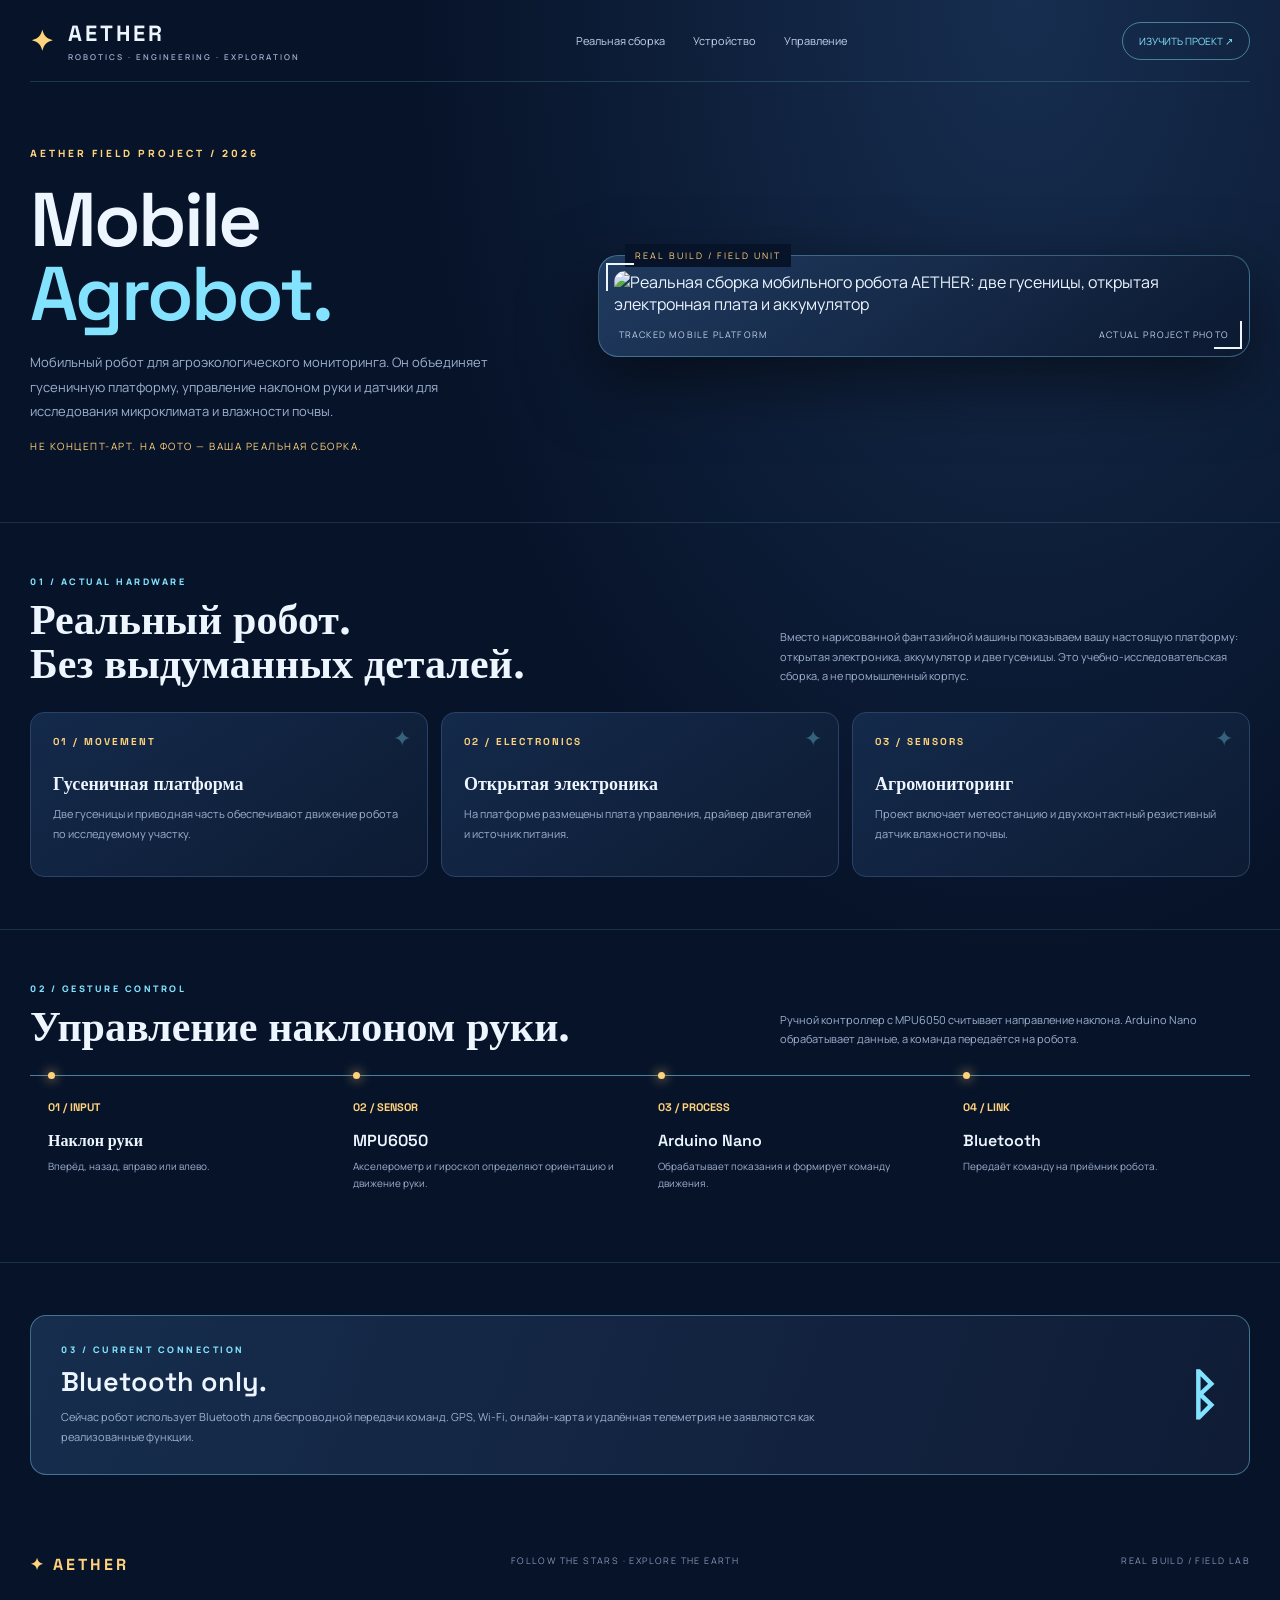
==== commit b8bde30c: "Replace fictional robot render with actual project build photo" ====
--- a/robot.html
+++ b/robot.html
@@ -1,119 +1,38 @@
 <!doctype html>
 <html lang="ru">
 <head>
-<meta charset="UTF-8">
-<meta name="viewport" content="width=device-width,initial-scale=1">
-<meta name="theme-color" content="#080b0d">
-<meta name="description" content="Мобильный робот команды AETHER: устройство, назначение и управление жестами через Bluetooth.">
-<title>AETHER — Mobile Robotics</title>
-<link rel="preconnect" href="https://fonts.googleapis.com">
-<link rel="preconnect" href="https://fonts.gstatic.com" crossorigin>
-<link href="https://fonts.googleapis.com/css2?family=DM+Sans:wght@400;500;600;700&family=Space+Grotesk:wght@400;500;600;700&display=swap" rel="stylesheet">
+<meta charset="utf-8"><meta name="viewport" content="width=device-width,initial-scale=1">
+<meta name="theme-color" content="#071329">
+<title>AETHER — Mobile Agrobot</title>
+<link href="https://fonts.googleapis.com/css2?family=Manrope:wght@400;500;600;700;800&family=Space+Grotesk:wght@400;500;600;700&display=swap" rel="stylesheet">
 <style>
-:root{--bg:#080b0d;--surface:#101518;--surface2:#151d20;--line:#293438;--white:#f1f4f3;--muted:#9aa6a8;--soft:#c4ccca;--lime:#c4e5a3;--ice:#a8c9d4;--orange:#d89b68}
-*{box-sizing:border-box}html{scroll-behavior:smooth}body{margin:0;background:var(--bg);color:var(--white);font-family:"DM Sans",Arial,sans-serif}a{color:inherit;text-decoration:none}.wrap{width:min(1440px,calc(100% - 76px));margin:auto}
-header{height:84px;display:flex;align-items:center;justify-content:space-between;border-bottom:1px solid #ffffff20}.brand{display:flex;align-items:center;gap:13px}.brand-symbol{font-size:29px;color:var(--lime);line-height:1}.brand-name{font:700 22px "Space Grotesk";letter-spacing:2.5px}.brand small{display:block;color:#9ca7a6;font-size:8px;letter-spacing:2.2px;margin-top:4px}.nav{display:flex;gap:34px;color:#c4ccca;font-size:11px}.nav a{transition:color .2s}.nav a:hover{color:var(--lime)}.top-cta{background:#eef1ef;color:#0b1011;padding:12px 18px;border-radius:30px;font-size:11px;font-weight:700}
-.hero{min-height:620px;display:grid;grid-template-columns:.82fr 1.18fr;align-items:center;gap:20px;position:relative;border-bottom:1px solid #ffffff24;overflow:hidden}.hero-copy{padding:70px 0 76px;position:relative;z-index:2}.kicker{font-size:9px;letter-spacing:3px;color:var(--lime);font-weight:700}.hero h1{font:500 clamp(46px,6.5vw,88px)/.98 "Space Grotesk";letter-spacing:-4.5px;margin:26px 0 20px}.hero h1 span{color:#9ba5a6}.hero-copy p{max-width:450px;color:#aab4b3;font-size:13px;line-height:1.85}.hero-actions{display:flex;align-items:center;gap:22px;margin-top:28px}.light-btn{display:inline-flex;align-items:center;gap:17px;background:#eef1ef;color:#101617;padding:14px 19px;border-radius:30px;font-size:11px;font-weight:700}.text-link{font-size:11px;color:#d4dcda}.hero-visual{height:590px;position:relative;display:grid;place-items:center;background:radial-gradient(ellipse at 52% 50%,#33464a 0,#182327 31%,#0b1114 67%,transparent 76%)}.hero-visual:before{content:"";position:absolute;inset:10% 0;background:linear-gradient(130deg,transparent 40%,#b6d0d41c 50%,transparent 61%);transform:skewY(-13deg)}.hero-visual svg{width:100%;max-width:850px;position:relative;z-index:1;filter:drop-shadow(0 30px 30px #000b)}.visual-label{position:absolute;bottom:35px;right:12px;font-size:8px;letter-spacing:2px;color:#c5d2d1}.side-note{position:absolute;right:0;top:62px;border-left:1px solid #93a5a5;padding:0 0 0 17px;color:#c1ccca;font-size:9px;line-height:1.9;letter-spacing:1px}
-.section{border-bottom:1px solid #ffffff24;padding:54px 0}.section-head{display:grid;grid-template-columns:.42fr 1fr;gap:30px;align-items:start;margin-bottom:32px}.section-tag{font-size:9px;letter-spacing:2.7px;color:var(--lime)}h2{font:500 clamp(30px,4vw,48px)/1.05 "Space Grotesk";letter-spacing:-1.8px;margin:0}.section-head p{max-width:590px;color:var(--muted);font-size:12px;line-height:1.85;margin:12px 0 0}.architecture{display:grid;grid-template-columns:1.3fr .7fr;min-height:340px;border:1px solid var(--line)}.exploded{background:radial-gradient(ellipse at 50% 45%,#34464a,#121a1d 68%);display:grid;place-items:center;padding:20px;overflow:hidden}.exploded svg{width:100%;max-width:650px}.callouts{padding:28px;display:flex;flex-direction:column;justify-content:center;gap:25px}.callout{border-bottom:1px solid #ffffff24;padding-bottom:17px}.callout:last-child{border:0}.callout b{font-size:10px;letter-spacing:1px}.callout p{font-size:10px;color:var(--muted);margin:7px 0 0;line-height:1.7}
-.cards{display:grid;grid-template-columns:repeat(3,1fr);gap:12px}.card{border:1px solid var(--line);padding:22px;min-height:160px;background:linear-gradient(145deg,#131b1e,#0c1113)}.card .index{font:11px "Space Grotesk";color:var(--lime)}.card h3{font:500 17px "Space Grotesk";margin:28px 0 8px}.card p{font-size:11px;color:var(--muted);line-height:1.75;margin:0}
-.process{display:grid;grid-template-columns:repeat(4,1fr);gap:0}.process article{padding:20px 18px 12px;border-top:1px solid #78898a;position:relative}.process article:before{content:"";position:absolute;top:-4px;left:18px;width:7px;height:7px;border-radius:50%;background:var(--lime)}.process b{font:11px "Space Grotesk";color:var(--lime)}.process h3{font:500 16px "Space Grotesk";margin:16px 0 7px}.process p{font-size:10px;line-height:1.7;color:var(--muted);max-width:200px;margin:0}
-.connection{display:grid;grid-template-columns:1fr auto;gap:30px;align-items:center;background:linear-gradient(110deg,#182326,#0c1215);border:1px solid #44545a;padding:30px 34px}.connection h2{font-size:32px}.connection p{max-width:720px;color:var(--muted);font-size:12px;line-height:1.8}.bt{font:500 54px "Space Grotesk";color:var(--ice)}.disclaimer{font-size:9px;line-height:1.7;color:#849092;margin-top:18px}
-footer{display:flex;justify-content:space-between;gap:20px;align-items:center;padding:28px 0 35px;color:#7e8b8e;font-size:9px}footer strong{font:700 17px "Space Grotesk";letter-spacing:2px;color:#e5ebea}
-@media(max-width:850px){.wrap{width:calc(100% - 36px)}.nav{gap:14px}.hero{grid-template-columns:1fr;min-height:0}.hero-copy{padding:58px 0 0}.hero-visual{height:420px}.side-note{top:20px}.section-head{grid-template-columns:1fr;gap:12px}.architecture{grid-template-columns:1fr}.exploded{min-height:280px}.callouts{display:grid;grid-template-columns:repeat(3,1fr);gap:14px}.cards{grid-template-columns:1fr 1fr}}
-@media(max-width:560px){header{height:70px}.brand-name{font-size:18px}.nav{display:none}.top-cta{font-size:10px;padding:10px 13px}.hero h1{letter-spacing:-2.5px}.hero-visual{height:300px}.side-note{display:none}.hero-actions{flex-wrap:wrap}.section{padding:40px 0}.callouts,.cards{grid-template-columns:1fr}.callout{padding-bottom:12px}.process{grid-template-columns:1fr 1fr;row-gap:20px}.connection{grid-template-columns:1fr;padding:22px}.bt{font-size:35px}footer{align-items:flex-start;flex-direction:column}}
-</style>
-</head>
+:root{--bg:#071329;--panel:#10213d;--panel2:#152b4d;--line:#2b4268;--text:#edf5ff;--muted:#9eb0ce;--cyan:#83e3ff;--gold:#ffd27c;--lav:#b8b3ff;--green:#a9edcf}
+*{box-sizing:border-box}html{scroll-behavior:smooth}body{margin:0;background:radial-gradient(ellipse at 80% 0%,#172e50 0,transparent 42%),var(--bg);color:var(--text);font-family:Manrope,Arial,sans-serif}.wrap{width:min(1220px,calc(100% - 44px));margin:auto}
+header{height:82px;display:flex;align-items:center;justify-content:space-between;border-bottom:1px solid #83e3ff2c}.brand{display:flex;align-items:center;gap:12px;font:700 22px 'Space Grotesk';letter-spacing:3px}.brand i{font-style:normal;color:var(--gold);font-size:28px}.brand small{display:block;font:600 8px Manrope;letter-spacing:2px;color:var(--muted);margin-top:4px}.nav{display:flex;gap:28px;font-size:11px;color:#c3d2e9}.nav a{color:inherit;text-decoration:none}.nav a:hover{color:var(--cyan)}.pill{border:1px solid #83e3ff77;border-radius:30px;padding:11px 16px;color:var(--cyan);font-size:10px;text-decoration:none}
+.hero{padding:64px 0 56px;display:grid;grid-template-columns:.9fr 1.1fr;gap:34px;align-items:center}.eyebrow{color:var(--gold);font-size:10px;font-weight:800;letter-spacing:3px}.hero h1{font:600 clamp(44px,6vw,76px)/.98 'Space Grotesk';letter-spacing:-3px;margin:23px 0 18px}.hero h1 span{color:var(--cyan)}.hero p{max-width:470px;color:var(--muted);font-size:13px;line-height:1.9}.hero-photo{position:relative;padding:15px;border:1px solid #83e3ff55;border-radius:20px;background:linear-gradient(145deg,#203b60,#0b1830);box-shadow:0 24px 70px #0008}.hero-photo:before{content:'REAL BUILD / FIELD UNIT';position:absolute;top:-12px;left:26px;padding:5px 10px;background:var(--bg);color:var(--gold);font-size:9px;letter-spacing:2px}.hero-photo img{display:block;width:100%;height:auto;border-radius:11px}.photo-caption{display:flex;justify-content:space-between;gap:10px;padding:13px 5px 0;color:#c2d3e8;font-size:9px;letter-spacing:1.2px}.hero-photo .corner{position:absolute;width:28px;height:28px;border-color:var(--gold)}.hero-photo .tl{top:7px;left:7px;border-top:2px solid;border-left:2px solid}.hero-photo .br{bottom:7px;right:7px;border-bottom:2px solid;border-right:2px solid}
+.section{padding:52px 0;border-top:1px solid #83e3ff25}.section-head{display:flex;justify-content:space-between;gap:24px;align-items:end;margin-bottom:26px}.kicker{color:var(--cyan);font-size:9px;letter-spacing:2.5px;font-weight:800}.section h2{font:600 clamp(28px,4vw,42px)/1.05 'Space Grotesk';margin:10px 0 0}.section-head p{max-width:470px;color:var(--muted);font-size:11px;line-height:1.8;margin:0}
+.grid{display:grid;grid-template-columns:repeat(3,1fr);gap:13px}.card{background:linear-gradient(145deg,#142a4b,#0d1b33);border:1px solid var(--line);border-radius:14px;padding:22px;min-height:165px;position:relative;overflow:hidden}.card:after{content:'✦';position:absolute;right:16px;top:10px;color:#83e3ff55;font-size:22px}.num{font:700 10px 'Space Grotesk';color:var(--gold);letter-spacing:2px}.card h3{font:600 18px 'Space Grotesk';margin:24px 0 9px}.card p{font-size:11px;line-height:1.8;color:var(--muted);margin:0}
+.flow{display:grid;grid-template-columns:repeat(4,1fr);gap:0}.step{padding:18px;border-top:1px solid #83e3ff88;position:relative}.step:before{content:'';position:absolute;top:-4px;left:18px;width:7px;height:7px;border-radius:50%;background:var(--gold);box-shadow:0 0 12px var(--gold)}.step b{color:var(--gold);font:700 11px 'Space Grotesk'}.step h3{font:600 16px 'Space Grotesk';margin:14px 0 7px}.step p{font-size:10px;line-height:1.7;color:var(--muted);margin:0}
+.btbox{display:flex;justify-content:space-between;align-items:center;gap:24px;padding:27px 30px;border:1px solid #83e3ff66;border-radius:16px;background:linear-gradient(110deg,#162d4d,#101c36)}.btbox h2{font:600 27px 'Space Grotesk';margin:8px 0}.btbox p{max-width:760px;font-size:11px;line-height:1.8;color:var(--muted);margin:0}.btmark{font:700 54px 'Space Grotesk';color:var(--cyan)}
+footer{padding:27px 0 34px;display:flex;justify-content:space-between;gap:15px;color:#8296b5;font-size:9px;letter-spacing:1.4px}footer b{color:var(--gold);font:700 16px 'Space Grotesk';letter-spacing:3px}
+@media(max-width:800px){.hero{grid-template-columns:1fr}.hero-photo{max-width:650px}.section-head{display:block}.section-head p{margin-top:12px}.grid{grid-template-columns:1fr 1fr}.flow{grid-template-columns:1fr 1fr}}
+@media(max-width:560px){.wrap{width:calc(100% - 28px)}header{height:68px}.nav{display:none}.brand{font-size:19px}.hero{padding:42px 0}.hero h1{letter-spacing:-2px}.grid{grid-template-columns:1fr}.flow{grid-template-columns:1fr 1fr}.btbox{align-items:flex-start;padding:21px}.btmark{font-size:34px}footer{flex-direction:column}}
+</style></head>
 <body>
-<header class="wrap">
- <a class="brand" href="index.html"><span class="brand-symbol">✳</span><span><span class="brand-name">AETHER</span><small>ROBOTICS · ENGINEERING · EXPLORATION</small></span></a>
- <nav class="nav"><a href="#technology">Технология</a><a href="#control">Управление</a><a href="#components">Компоненты</a><a href="#about">О проекте</a></nav>
- <a class="top-cta" href="#about">Открыть проект ↗</a>
-</header>
+<header class="wrap"><a class="brand" href="index.html" style="color:inherit;text-decoration:none"><i>✦</i><span>AETHER<small>ROBOTICS · ENGINEERING · EXPLORATION</small></span></a><nav class="nav"><a href="#build">Реальная сборка</a><a href="#system">Устройство</a><a href="#control">Управление</a></nav><a class="pill" href="#system">ИЗУЧИТЬ ПРОЕКТ ↗</a></header>
 <main>
-<section class="hero wrap">
- <div class="hero-copy"><div class="kicker">BUILT TO EXPLORE THE REAL WORLD</div><h1>Engineering<br>meets <span>motion.</span></h1><p>Мобильный робот AETHER — платформа для исследования окружающей среды. Гусеничное шасси, управление жестами и беспроводная передача команд объединены в одном инженерном проекте.</p><div class="hero-actions"><a class="light-btn" href="#technology">Изучить робота <span>↗</span></a><a class="text-link" href="#control">Как он работает ↓</a></div></div>
- <div class="hero-visual">
- <div class="side-note">AETHER ROBOTICS<br>GESTURE CONTROL<br>BLUETOOTH LINK<br>FIELD RESEARCH</div>
- <svg viewBox="0 0 850 570" role="img" aria-label="Концептуальный рендер гусеничного мобильного робота AETHER">
- <defs>
-  <linearGradient id="metal" x1="0" y1="0" x2="0" y2="1"><stop stop-color="#dce6e5"/><stop offset=".25" stop-color="#829397"/><stop offset=".55" stop-color="#344348"/><stop offset="1" stop-color="#11191d"/></linearGradient>
-  <linearGradient id="shell" x1="0" y1="0" x2="1" y2="1"><stop stop-color="#e4ece9"/><stop offset=".28" stop-color="#82999a"/><stop offset=".6" stop-color="#34474b"/><stop offset="1" stop-color="#172326"/></linearGradient>
-  <linearGradient id="glass" x1="0" y1="0" x2="1" y2="1"><stop stop-color="#24373c"/><stop offset=".5" stop-color="#0a1115"/><stop offset="1" stop-color="#53676a"/></linearGradient>
-  <linearGradient id="trackmetal" x1="0" y1="0" x2="0" y2="1"><stop stop-color="#b6c3c0"/><stop offset=".3" stop-color="#526267"/><stop offset="1" stop-color="#11181b"/></linearGradient>
-  <filter id="shadow"><feGaussianBlur stdDeviation="13"/></filter>
- </defs>
- <ellipse cx="445" cy="470" rx="290" ry="40" fill="#000" opacity=".6" filter="url(#shadow)"/>
- <!-- far track -->
- <path d="M180 332Q194 273 267 267L625 279Q681 287 690 342L669 423Q655 459 600 463L254 447Q197 440 177 394Z" fill="#101719" stroke="#9ba9a9" stroke-width="8"/>
- <path d="M196 347Q210 294 270 290L614 300Q660 307 671 348L653 408Q642 439 598 441L260 425Q216 419 195 384Z" fill="url(#trackmetal)" stroke="#d0d9d5" stroke-width="3"/>
- <g fill="#202d31" stroke="#9eaeab" stroke-width="5"><circle cx="253" cy="365" r="42"/><circle cx="335" cy="371" r="42"/><circle cx="417" cy="375" r="42"/><circle cx="499" cy="379" r="42"/><circle cx="581" cy="382" r="42"/><circle cx="645" cy="379" r="29"/></g>
- <g fill="#849596"><circle cx="253" cy="365" r="12"/><circle cx="335" cy="371" r="12"/><circle cx="417" cy="375" r="12"/><circle cx="499" cy="379" r="12"/><circle cx="581" cy="382" r="12"/></g>
- <!-- near track -->
- <path d="M135 351Q148 286 222 278L590 292Q650 299 660 358L640 445Q625 478 568 481L208 462Q151 455 132 409Z" fill="#0b1114" stroke="#d0dad7" stroke-width="8"/>
- <path d="M151 360Q165 306 226 301L580 314Q629 321 641 364L624 429Q613 457 565 460L216 442Q172 436 151 397Z" fill="url(#trackmetal)" stroke="#718286" stroke-width="3"/>
- <g fill="#1a2529" stroke="#c1ccca" stroke-width="5"><circle cx="214" cy="373" r="43"/><circle cx="300" cy="378" r="43"/><circle cx="386" cy="383" r="43"/><circle cx="472" cy="387" r="43"/><circle cx="558" cy="391" r="43"/><circle cx="615" cy="390" r="27"/></g>
- <g fill="#829294" stroke="#d1d9d6" stroke-width="2"><circle cx="214" cy="373" r="14"/><circle cx="300" cy="378" r="14"/><circle cx="386" cy="383" r="14"/><circle cx="472" cy="387" r="14"/><circle cx="558" cy="391" r="14"/></g>
- <!-- chassis body -->
- <path d="M205 295L246 202Q261 174 303 170L534 179Q573 184 597 216L636 305L604 347L238 330Z" fill="url(#shell)" stroke="#e2e9e5" stroke-width="4"/>
- <path d="M253 209Q271 185 307 184L529 192Q562 195 580 224L600 274L234 261Z" fill="url(#glass)" stroke="#a7b5b2" stroke-width="3"/>
- <path d="M276 205L315 191L525 199L557 221L291 220Z" fill="#b8c8c5" opacity=".18"/>
- <path d="M239 279L603 292L620 318L247 305Z" fill="#19272b" stroke="#7d8e90" stroke-width="2"/>
- <path d="M264 229L574 240" stroke="#d5dfdc" stroke-width="2" opacity=".65"/>
- <rect x="367" y="200" width="135" height="58" rx="8" transform="rotate(3 367 200)" fill="#10191c" stroke="#b6c5c0" stroke-width="2"/>
- <text x="435" y="237" text-anchor="middle" fill="#e7efeb" font-family="Space Grotesk" font-size="19" letter-spacing="4">AETHER</text>
- <path d="M226 300L246 320L252 339L233 335Z M608 302L628 324L622 344L603 330Z" fill="#d99a67"/>
- <!-- top module -->
- <path d="M340 174L361 133Q372 119 394 120L470 124Q491 127 503 145L517 183Z" fill="url(#metal)" stroke="#e4eae6" stroke-width="3"/>
- <rect x="383" y="113" width="83" height="24" rx="5" fill="#10191d" stroke="#c7d2ce" stroke-width="2"/>
- <circle cx="424" cy="124" r="7" fill="#b6d9c0"/>
- <path d="M424 112V82" stroke="#c5e7d0" stroke-width="3"/><circle cx="424" cy="78" r="5" fill="#d4e8d8"/>
- <path d="M305 174L282 146L281 123" stroke="#d6e2dd" stroke-width="5" fill="none"/><circle cx="281" cy="120" r="8" fill="#d89b68"/>
- <path d="M518 182L545 154L547 129" stroke="#d6e2dd" stroke-width="5" fill="none"/><circle cx="547" cy="126" r="8" fill="#d89b68"/>
- <path d="M234 271L208 290M600 274L626 292" stroke="#eff5f0" stroke-width="4" opacity=".8"/>
- <g fill="#d9a16e"><rect x="247" y="286" width="19" height="8" rx="3"/><rect x="584" y="299" width="19" height="8" rx="3"/></g>
- </svg>
- <div class="visual-label">AETHER FIELD ROBOT · CONCEPT RENDER</div></div>
-</section>
-<section class="section" id="technology"><div class="wrap">
- <div class="section-head"><div class="section-tag">OUR TECHNOLOGY / 01</div><div><h2>Designed for the<br>real world.</h2><p>В основе проекта — мобильная платформа с гусеничным приводом и электронной системой управления. Визуальная схема ниже показывает общую компоновку, а не точную сборочную документацию.</p></div></div>
- <div class="architecture">
-  <div class="exploded"><svg viewBox="0 0 650 340" role="img" aria-label="Схема основных слоёв мобильного робота"><defs><linearGradient id="layer" x2="1" y2="1"><stop stop-color="#e4ece9"/><stop offset="1" stop-color="#42565a"/></linearGradient></defs>
-   <path d="M130 75L342 30L530 91L315 145Z" fill="#d5dfdc" opacity=".18" stroke="#c7d3d0" stroke-width="2" stroke-dasharray="5 5"/>
-   <path d="M160 91L342 53L499 104L317 148Z" fill="url(#layer)" stroke="#edf4f0" stroke-width="2"/><path d="M160 91L317 148V170L160 114Z" fill="#596a6d"/><path d="M317 148L499 104V127L317 170Z" fill="#29393d"/>
-   <rect x="242" y="91" width="125" height="33" rx="5" transform="rotate(16 242 91)" fill="#101719" stroke="#c6d5d0" stroke-width="2"/><path d="M264 101L339 122" stroke="#9ed4ad" stroke-width="4"/>
-   <path d="M186 183L344 147L476 187L316 227Z" fill="#26363a" stroke="#aab9b5" stroke-width="2"/><path d="M186 183L316 227V244L186 200Z" fill="#111a1d"/><path d="M316 227L476 187V204L316 244Z" fill="#172326"/>
-   <rect x="258" y="179" width="89" height="26" rx="4" transform="rotate(16 258 179)" fill="#d79b68"/><rect x="356" y="183" width="53" height="22" rx="4" transform="rotate(16 356 183)" fill="#9bb6bd"/>
-   <path d="M116 261L310 219L530 273L333 320Z" fill="#182327" stroke="#b6c4c0" stroke-width="3"/><path d="M116 261L333 320V339L116 281Z" fill="#0b1114"/><path d="M333 320L530 273V292L333 339Z" fill="#202d31"/>
-   <path d="M147 268L310 235L492 280L329 313Z" fill="none" stroke="#9aaba7" stroke-width="2"/>
-  </svg></div>
-  <div class="callouts"><div class="callout"><b>01 — CONTROL UNIT</b><p>Arduino Nano обрабатывает данные датчика и формирует команды движения.</p></div><div class="callout"><b>02 — MOTION INPUT</b><p>MPU6050 определяет наклон ручного контроллера.</p></div><div class="callout"><b>03 — TRACKED DRIVE</b><p>Гусеничная платформа, двигатели и драйвер обеспечивают перемещение.</p></div></div>
- </div>
-</div></section>
-<section class="section wrap" id="control">
- <div class="section-head"><div class="section-tag">HOW IT WORKS / 02</div><div><h2>From gesture<br>to movement.</h2><p>Команда проходит несколько последовательных этапов: от движения руки до реакции мобильной платформы.</p></div></div>
- <div class="process">
-  <article><b>01 / INPUT</b><h3>Наклон руки</h3><p>Пользователь наклоняет ручной контроллер в нужном направлении.</p></article>
-  <article><b>02 / SENSING</b><h3>MPU6050</h3><p>Датчик считывает изменение положения и движения.</p></article>
-  <article><b>03 / PROCESSING</b><h3>Arduino Nano</h3><p>Микроконтроллер интерпретирует показания и формирует команду.</p></article>
-  <article><b>04 / COMMAND</b><h3>Bluetooth</h3><p>Команда передаётся роботу по Bluetooth-соединению.</p></article>
- </div>
-</section>
-<section class="section wrap" id="components">
- <div class="section-head"><div class="section-tag">CORE ELEMENTS / 03</div><div><h2>Small components.<br>One system.</h2><p>Ключевые части, которые формируют систему управления и движения.</p></div></div>
- <div class="cards">
-  <article class="card"><span class="index">01 / CONTROLLER</span><h3>Arduino Nano</h3><p>Обрабатывает данные и формирует команды управления.</p></article>
-  <article class="card"><span class="index">02 / SENSOR</span><h3>MPU6050</h3><p>Акселерометр и гироскоп для распознавания наклона руки.</p></article>
-  <article class="card"><span class="index">03 / CONNECTION</span><h3>Bluetooth</h3><p>Текущий канал беспроводной передачи команд.</p></article>
-  <article class="card"><span class="index">04 / MOBILITY</span><h3>Гусеничное шасси</h3><p>Механическая основа мобильного робота.</p></article>
-  <article class="card"><span class="index">05 / DRIVE</span><h3>Двигатели и драйвер</h3><p>Приводная часть, отвечающая за движение платформы.</p></article>
-  <article class="card"><span class="index">06 / MISSION</span><h3>Исследование среды</h3><p>Проект направлен на изучение влажности почвы и микроклимата.</p></article>
- </div>
-</section>
-<section class="section wrap" id="about">
- <div class="connection"><div><div class="section-tag">COMMUNICATION / CURRENT STATUS</div><h2>Connected by Bluetooth.</h2><p>На данный момент робот использует Bluetooth для передачи команд. Страница не имитирует GPS-трекинг, Wi-Fi-связь, онлайн-телеметрию или удалённое управление — эти функции не заявлены как реализованные.</p></div><div class="bt">ᛒ</div></div>
- <p class="disclaimer">Визуал робота и схема компоновки являются концептуальными иллюстрациями для презентации. Они не заменяют точную фотографию, чертёж или 3D-модель вашей сборки. После получения фотографии можно будет сделать внешний вид максимально похожим на реального робота.</p>
-</section>
-</main>
-<footer class="wrap"><strong>✳ AETHER</strong><span>ROBOTICS · ENGINEERING · FOLLOW THE STARS</span><span>PROJECT PRESENTATION</span></footer>
-</body>
-</html>+<section class="hero wrap"><div><div class="eyebrow">AETHER FIELD PROJECT / 2026</div><h1>Mobile<br><span>Agrobot.</span></h1><p>Мобильный робот для агроэкологического мониторинга. Он объединяет гусеничную платформу, управление наклоном руки и датчики для исследования микроклимата и влажности почвы.</p><p style="color:var(--gold);font-size:10px;letter-spacing:1.5px">НЕ КОНЦЕПТ-АРТ. НА ФОТО — ВАША РЕАЛЬНАЯ СБОРКА.</p></div><div class="hero-photo" id="build"><span class="corner tl"></span><img src="[data-uri]" alt="Реальная сборка мобильного робота AETHER: две гусеницы, открытая электронная плата и аккумулятор"><span class="corner br"></span><div class="photo-caption"><span>TRACKED MOBILE PLATFORM</span><span>ACTUAL PROJECT PHOTO</span></div></div></section>
+<section class="section"><div class="wrap"><div class="section-head"><div><div class="kicker">01 / ACTUAL HARDWARE</div><h2>Реальный робот.<br>Без выдуманных деталей.</h2></div><p>Вместо нарисованной фантазийной машины показываем вашу настоящую платформу: открытая электроника, аккумулятор и две гусеницы. Это учебно-исследовательская сборка, а не промышленный корпус.</p></div><div class="grid" id="system">
+<article class="card"><div class="num">01 / MOVEMENT</div><h3>Гусеничная платформа</h3><p>Две гусеницы и приводная часть обеспечивают движение робота по исследуемому участку.</p></article>
+<article class="card"><div class="num">02 / ELECTRONICS</div><h3>Открытая электроника</h3><p>На платформе размещены плата управления, драйвер двигателей и источник питания.</p></article>
+<article class="card"><div class="num">03 / SENSORS</div><h3>Агромониторинг</h3><p>Проект включает метеостанцию и двухконтактный резистивный датчик влажности почвы.</p></article>
+</div></div></section>
+<section class="section"><div class="wrap"><div class="section-head"><div><div class="kicker">02 / GESTURE CONTROL</div><h2>Управление наклоном руки.</h2></div><p>Ручной контроллер с MPU6050 считывает направление наклона. Arduino Nano обрабатывает данные, а команда передаётся на робота.</p></div><div class="flow" id="control">
+<div class="step"><b>01 / INPUT</b><h3>Наклон руки</h3><p>Вперёд, назад, вправо или влево.</p></div>
+<div class="step"><b>02 / SENSOR</b><h3>MPU6050</h3><p>Акселерометр и гироскоп определяют ориентацию и движение руки.</p></div>
+<div class="step"><b>03 / PROCESS</b><h3>Arduino Nano</h3><p>Обрабатывает показания и формирует команду движения.</p></div>
+<div class="step"><b>04 / LINK</b><h3>Bluetooth</h3><p>Передаёт команду на приёмник робота.</p></div>
+</div></div></section>
+<section class="section"><div class="wrap"><div class="btbox"><div><div class="kicker">03 / CURRENT CONNECTION</div><h2>Bluetooth only.</h2><p>Сейчас робот использует Bluetooth для беспроводной передачи команд. GPS, Wi-Fi, онлайн-карта и удалённая телеметрия не заявляются как реализованные функции.</p></div><div class="btmark">ᛒ</div></div></div></section>
+</main><footer class="wrap"><b>✦ AETHER</b><span>FOLLOW THE STARS · EXPLORE THE EARTH</span><span>REAL BUILD / FIELD LAB</span></footer>
+</body></html>
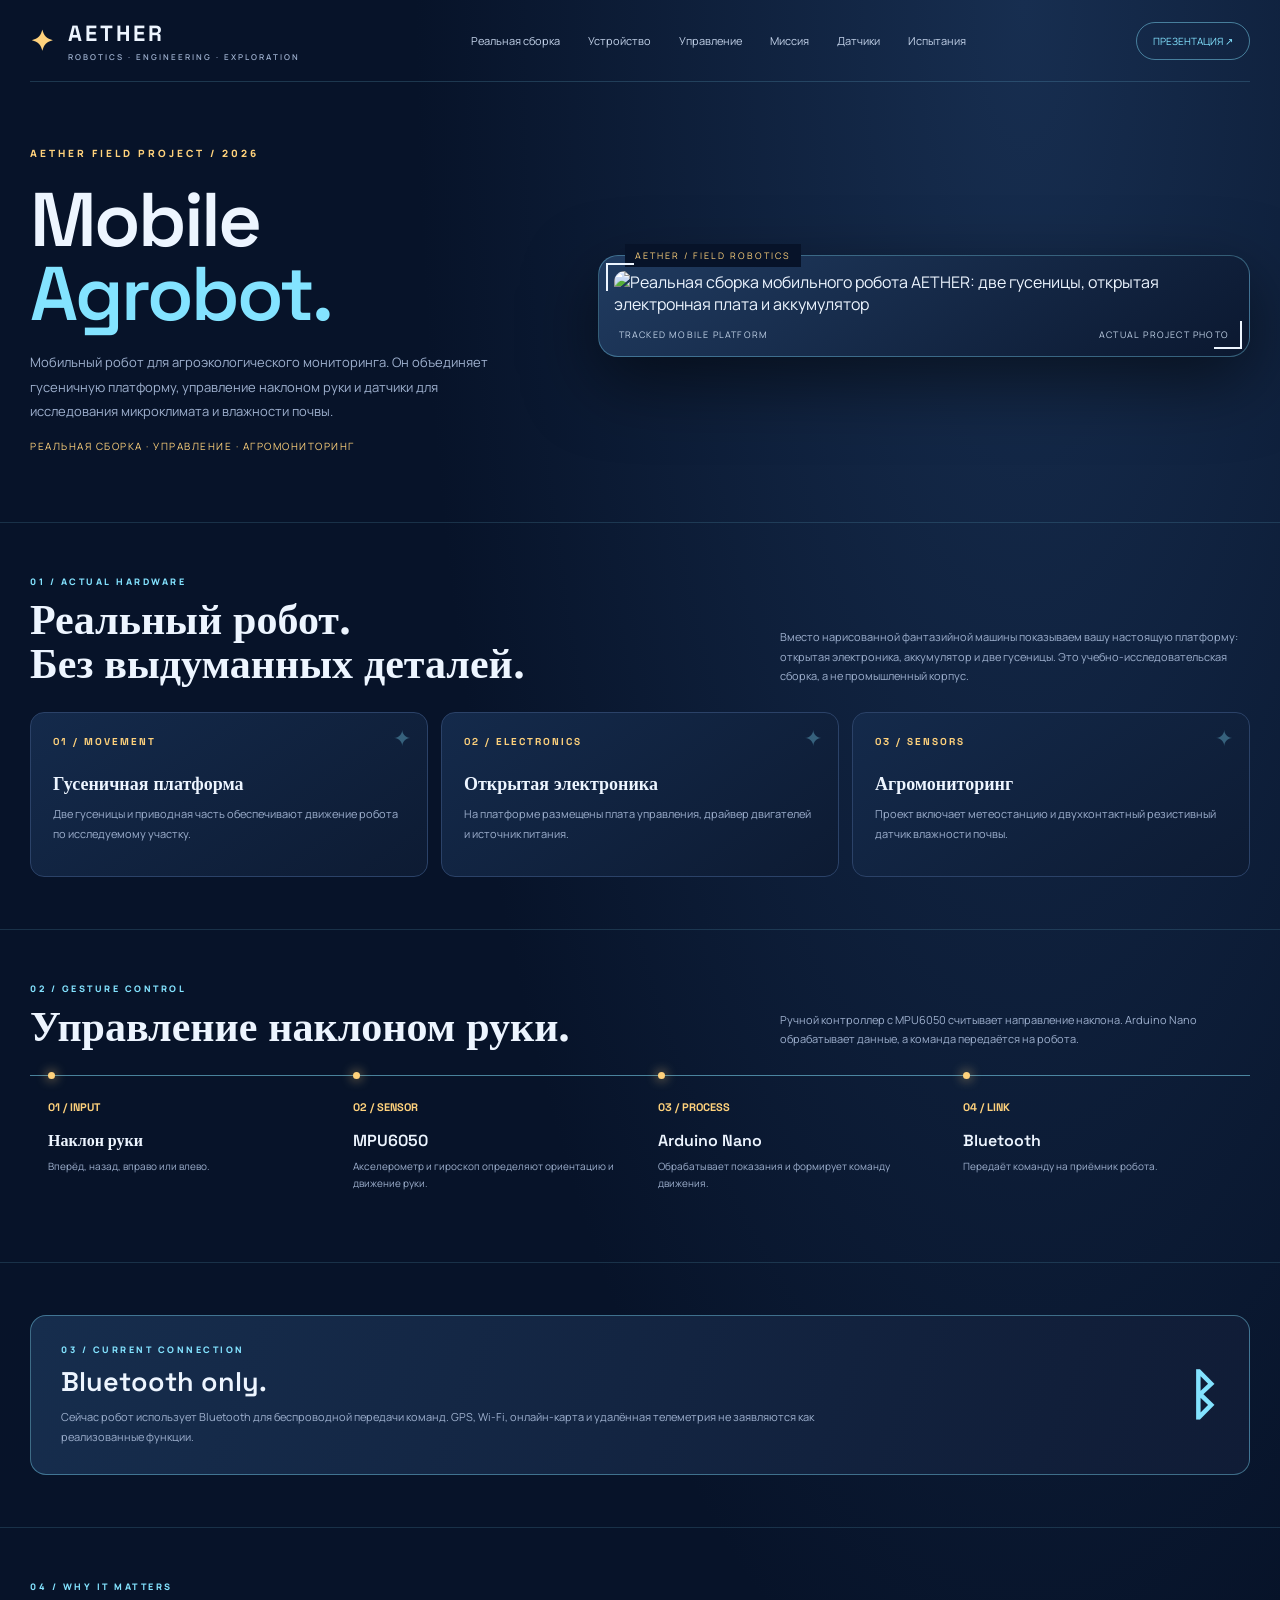
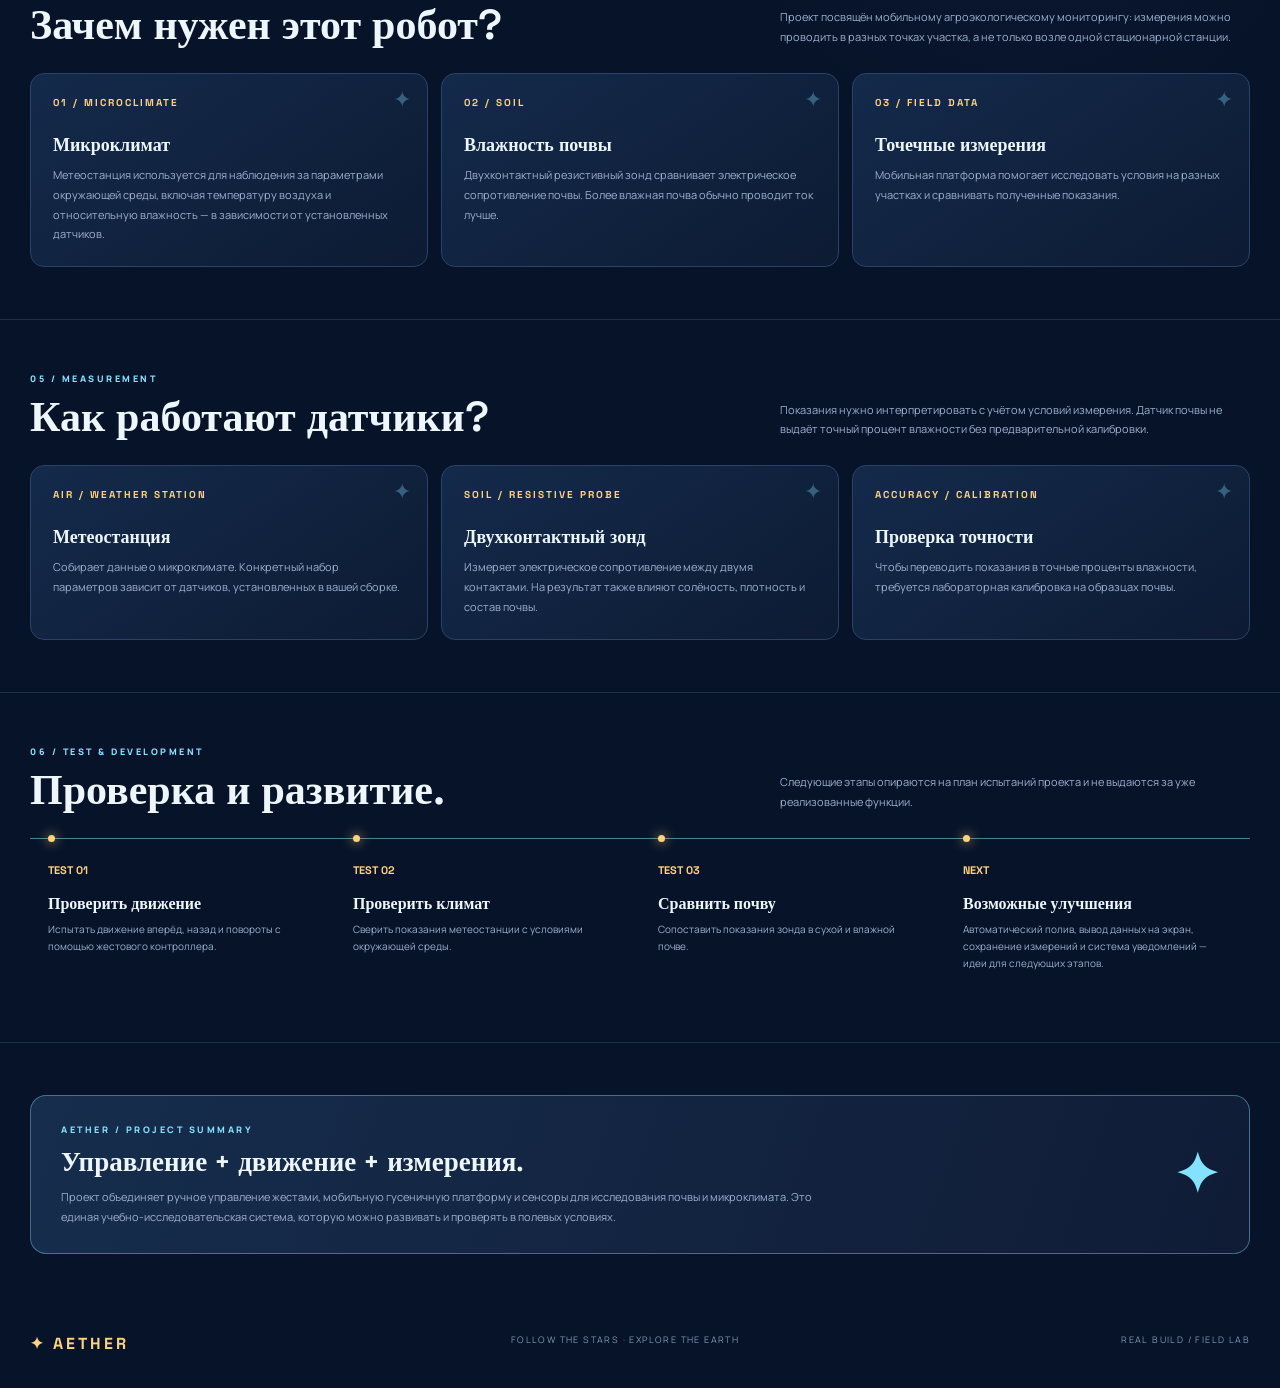
==== commit 1403ffd5: "Expand standalone AETHER robot presentation with sensing, mission and testing sections" ====
--- a/robot.html
+++ b/robot.html
@@ -9,7 +9,7 @@
 :root{--bg:#071329;--panel:#10213d;--panel2:#152b4d;--line:#2b4268;--text:#edf5ff;--muted:#9eb0ce;--cyan:#83e3ff;--gold:#ffd27c;--lav:#b8b3ff;--green:#a9edcf}
 *{box-sizing:border-box}html{scroll-behavior:smooth}body{margin:0;background:radial-gradient(ellipse at 80% 0%,#172e50 0,transparent 42%),var(--bg);color:var(--text);font-family:Manrope,Arial,sans-serif}.wrap{width:min(1220px,calc(100% - 44px));margin:auto}
 header{height:82px;display:flex;align-items:center;justify-content:space-between;border-bottom:1px solid #83e3ff2c}.brand{display:flex;align-items:center;gap:12px;font:700 22px 'Space Grotesk';letter-spacing:3px}.brand i{font-style:normal;color:var(--gold);font-size:28px}.brand small{display:block;font:600 8px Manrope;letter-spacing:2px;color:var(--muted);margin-top:4px}.nav{display:flex;gap:28px;font-size:11px;color:#c3d2e9}.nav a{color:inherit;text-decoration:none}.nav a:hover{color:var(--cyan)}.pill{border:1px solid #83e3ff77;border-radius:30px;padding:11px 16px;color:var(--cyan);font-size:10px;text-decoration:none}
-.hero{padding:64px 0 56px;display:grid;grid-template-columns:.9fr 1.1fr;gap:34px;align-items:center}.eyebrow{color:var(--gold);font-size:10px;font-weight:800;letter-spacing:3px}.hero h1{font:600 clamp(44px,6vw,76px)/.98 'Space Grotesk';letter-spacing:-3px;margin:23px 0 18px}.hero h1 span{color:var(--cyan)}.hero p{max-width:470px;color:var(--muted);font-size:13px;line-height:1.9}.hero-photo{position:relative;padding:15px;border:1px solid #83e3ff55;border-radius:20px;background:linear-gradient(145deg,#203b60,#0b1830);box-shadow:0 24px 70px #0008}.hero-photo:before{content:'REAL BUILD / FIELD UNIT';position:absolute;top:-12px;left:26px;padding:5px 10px;background:var(--bg);color:var(--gold);font-size:9px;letter-spacing:2px}.hero-photo img{display:block;width:100%;height:auto;border-radius:11px}.photo-caption{display:flex;justify-content:space-between;gap:10px;padding:13px 5px 0;color:#c2d3e8;font-size:9px;letter-spacing:1.2px}.hero-photo .corner{position:absolute;width:28px;height:28px;border-color:var(--gold)}.hero-photo .tl{top:7px;left:7px;border-top:2px solid;border-left:2px solid}.hero-photo .br{bottom:7px;right:7px;border-bottom:2px solid;border-right:2px solid}
+.hero{padding:64px 0 56px;display:grid;grid-template-columns:.9fr 1.1fr;gap:34px;align-items:center}.eyebrow{color:var(--gold);font-size:10px;font-weight:800;letter-spacing:3px}.hero h1{font:600 clamp(44px,6vw,76px)/.98 'Space Grotesk';letter-spacing:-3px;margin:23px 0 18px}.hero h1 span{color:var(--cyan)}.hero p{max-width:470px;color:var(--muted);font-size:13px;line-height:1.9}.hero-photo{position:relative;padding:15px;border:1px solid #83e3ff55;border-radius:20px;background:linear-gradient(145deg,#203b60,#0b1830);box-shadow:0 24px 70px #0008}.hero-photo:before{content:'AETHER / FIELD ROBOTICS';position:absolute;top:-12px;left:26px;padding:5px 10px;background:var(--bg);color:var(--gold);font-size:9px;letter-spacing:2px}.hero-photo img{display:block;width:100%;height:auto;border-radius:11px}.photo-caption{display:flex;justify-content:space-between;gap:10px;padding:13px 5px 0;color:#c2d3e8;font-size:9px;letter-spacing:1.2px}.hero-photo .corner{position:absolute;width:28px;height:28px;border-color:var(--gold)}.hero-photo .tl{top:7px;left:7px;border-top:2px solid;border-left:2px solid}.hero-photo .br{bottom:7px;right:7px;border-bottom:2px solid;border-right:2px solid}
 .section{padding:52px 0;border-top:1px solid #83e3ff25}.section-head{display:flex;justify-content:space-between;gap:24px;align-items:end;margin-bottom:26px}.kicker{color:var(--cyan);font-size:9px;letter-spacing:2.5px;font-weight:800}.section h2{font:600 clamp(28px,4vw,42px)/1.05 'Space Grotesk';margin:10px 0 0}.section-head p{max-width:470px;color:var(--muted);font-size:11px;line-height:1.8;margin:0}
 .grid{display:grid;grid-template-columns:repeat(3,1fr);gap:13px}.card{background:linear-gradient(145deg,#142a4b,#0d1b33);border:1px solid var(--line);border-radius:14px;padding:22px;min-height:165px;position:relative;overflow:hidden}.card:after{content:'✦';position:absolute;right:16px;top:10px;color:#83e3ff55;font-size:22px}.num{font:700 10px 'Space Grotesk';color:var(--gold);letter-spacing:2px}.card h3{font:600 18px 'Space Grotesk';margin:24px 0 9px}.card p{font-size:11px;line-height:1.8;color:var(--muted);margin:0}
 .flow{display:grid;grid-template-columns:repeat(4,1fr);gap:0}.step{padding:18px;border-top:1px solid #83e3ff88;position:relative}.step:before{content:'';position:absolute;top:-4px;left:18px;width:7px;height:7px;border-radius:50%;background:var(--gold);box-shadow:0 0 12px var(--gold)}.step b{color:var(--gold);font:700 11px 'Space Grotesk'}.step h3{font:600 16px 'Space Grotesk';margin:14px 0 7px}.step p{font-size:10px;line-height:1.7;color:var(--muted);margin:0}
@@ -19,9 +19,9 @@
 @media(max-width:560px){.wrap{width:calc(100% - 28px)}header{height:68px}.nav{display:none}.brand{font-size:19px}.hero{padding:42px 0}.hero h1{letter-spacing:-2px}.grid{grid-template-columns:1fr}.flow{grid-template-columns:1fr 1fr}.btbox{align-items:flex-start;padding:21px}.btmark{font-size:34px}footer{flex-direction:column}}
 </style></head>
 <body>
-<header class="wrap"><a class="brand" href="index.html" style="color:inherit;text-decoration:none"><i>✦</i><span>AETHER<small>ROBOTICS · ENGINEERING · EXPLORATION</small></span></a><nav class="nav"><a href="#build">Реальная сборка</a><a href="#system">Устройство</a><a href="#control">Управление</a></nav><a class="pill" href="#system">ИЗУЧИТЬ ПРОЕКТ ↗</a></header>
+<header class="wrap"><a class="brand" href="index.html" style="color:inherit;text-decoration:none"><i>✦</i><span>AETHER<small>ROBOTICS · ENGINEERING · EXPLORATION</small></span></a><nav class="nav"><a href="#build">Реальная сборка</a><a href="#system">Устройство</a><a href="#control">Управление</a><a href="#mission">Миссия</a><a href="#sensors">Датчики</a><a href="#tests">Испытания</a></nav><a class="pill" href="#mission">ПРЕЗЕНТАЦИЯ ↗</a></header>
 <main>
-<section class="hero wrap"><div><div class="eyebrow">AETHER FIELD PROJECT / 2026</div><h1>Mobile<br><span>Agrobot.</span></h1><p>Мобильный робот для агроэкологического мониторинга. Он объединяет гусеничную платформу, управление наклоном руки и датчики для исследования микроклимата и влажности почвы.</p><p style="color:var(--gold);font-size:10px;letter-spacing:1.5px">НЕ КОНЦЕПТ-АРТ. НА ФОТО — ВАША РЕАЛЬНАЯ СБОРКА.</p></div><div class="hero-photo" id="build"><span class="corner tl"></span><img src="[data-uri]" alt="Реальная сборка мобильного робота AETHER: две гусеницы, открытая электронная плата и аккумулятор"><span class="corner br"></span><div class="photo-caption"><span>TRACKED MOBILE PLATFORM</span><span>ACTUAL PROJECT PHOTO</span></div></div></section>
+<section class="hero wrap"><div><div class="eyebrow">AETHER FIELD PROJECT / 2026</div><h1>Mobile<br><span>Agrobot.</span></h1><p>Мобильный робот для агроэкологического мониторинга. Он объединяет гусеничную платформу, управление наклоном руки и датчики для исследования микроклимата и влажности почвы.</p><p style="color:var(--gold);font-size:10px;letter-spacing:1.5px">РЕАЛЬНАЯ СБОРКА · УПРАВЛЕНИЕ · АГРОМОНИТОРИНГ</p></div><div class="hero-photo" id="build"><span class="corner tl"></span><img src="[data-uri]" alt="Реальная сборка мобильного робота AETHER: две гусеницы, открытая электронная плата и аккумулятор"><span class="corner br"></span><div class="photo-caption"><span>TRACKED MOBILE PLATFORM</span><span>ACTUAL PROJECT PHOTO</span></div></div></section>
 <section class="section"><div class="wrap"><div class="section-head"><div><div class="kicker">01 / ACTUAL HARDWARE</div><h2>Реальный робот.<br>Без выдуманных деталей.</h2></div><p>Вместо нарисованной фантазийной машины показываем вашу настоящую платформу: открытая электроника, аккумулятор и две гусеницы. Это учебно-исследовательская сборка, а не промышленный корпус.</p></div><div class="grid" id="system">
 <article class="card"><div class="num">01 / MOVEMENT</div><h3>Гусеничная платформа</h3><p>Две гусеницы и приводная часть обеспечивают движение робота по исследуемому участку.</p></article>
 <article class="card"><div class="num">02 / ELECTRONICS</div><h3>Открытая электроника</h3><p>На платформе размещены плата управления, драйвер двигателей и источник питания.</p></article>
@@ -34,5 +34,23 @@
 <div class="step"><b>04 / LINK</b><h3>Bluetooth</h3><p>Передаёт команду на приёмник робота.</p></div>
 </div></div></section>
 <section class="section"><div class="wrap"><div class="btbox"><div><div class="kicker">03 / CURRENT CONNECTION</div><h2>Bluetooth only.</h2><p>Сейчас робот использует Bluetooth для беспроводной передачи команд. GPS, Wi-Fi, онлайн-карта и удалённая телеметрия не заявляются как реализованные функции.</p></div><div class="btmark">ᛒ</div></div></div></section>
+
+<section class="section" id="mission"><div class="wrap"><div class="section-head"><div><div class="kicker">04 / WHY IT MATTERS</div><h2>Зачем нужен этот робот?</h2></div><p>Проект посвящён мобильному агроэкологическому мониторингу: измерения можно проводить в разных точках участка, а не только возле одной стационарной станции.</p></div><div class="grid">
+<article class="card"><div class="num">01 / MICROCLIMATE</div><h3>Микроклимат</h3><p>Метеостанция используется для наблюдения за параметрами окружающей среды, включая температуру воздуха и относительную влажность — в зависимости от установленных датчиков.</p></article>
+<article class="card"><div class="num">02 / SOIL</div><h3>Влажность почвы</h3><p>Двухконтактный резистивный зонд сравнивает электрическое сопротивление почвы. Более влажная почва обычно проводит ток лучше.</p></article>
+<article class="card"><div class="num">03 / FIELD DATA</div><h3>Точечные измерения</h3><p>Мобильная платформа помогает исследовать условия на разных участках и сравнивать полученные показания.</p></article>
+</div></div></section>
+<section class="section" id="sensors"><div class="wrap"><div class="section-head"><div><div class="kicker">05 / MEASUREMENT</div><h2>Как работают датчики?</h2></div><p>Показания нужно интерпретировать с учётом условий измерения. Датчик почвы не выдаёт точный процент влажности без предварительной калибровки.</p></div><div class="grid">
+<article class="card"><div class="num">AIR / WEATHER STATION</div><h3>Метеостанция</h3><p>Собирает данные о микроклимате. Конкретный набор параметров зависит от датчиков, установленных в вашей сборке.</p></article>
+<article class="card"><div class="num">SOIL / RESISTIVE PROBE</div><h3>Двухконтактный зонд</h3><p>Измеряет электрическое сопротивление между двумя контактами. На результат также влияют солёность, плотность и состав почвы.</p></article>
+<article class="card"><div class="num">ACCURACY / CALIBRATION</div><h3>Проверка точности</h3><p>Чтобы переводить показания в точные проценты влажности, требуется лабораторная калибровка на образцах почвы.</p></article>
+</div></div></section>
+<section class="section" id="tests"><div class="wrap"><div class="section-head"><div><div class="kicker">06 / TEST & DEVELOPMENT</div><h2>Проверка и развитие.</h2></div><p>Следующие этапы опираются на план испытаний проекта и не выдаются за уже реализованные функции.</p></div><div class="flow">
+<div class="step"><b>TEST 01</b><h3>Проверить движение</h3><p>Испытать движение вперёд, назад и повороты с помощью жестового контроллера.</p></div>
+<div class="step"><b>TEST 02</b><h3>Проверить климат</h3><p>Сверить показания метеостанции с условиями окружающей среды.</p></div>
+<div class="step"><b>TEST 03</b><h3>Сравнить почву</h3><p>Сопоставить показания зонда в сухой и влажной почве.</p></div>
+<div class="step"><b>NEXT</b><h3>Возможные улучшения</h3><p>Автоматический полив, вывод данных на экран, сохранение измерений и система уведомлений — идеи для следующих этапов.</p></div>
+</div></div></section>
+<section class="section"><div class="wrap"><div class="btbox"><div><div class="kicker">AETHER / PROJECT SUMMARY</div><h2>Управление + движение + измерения.</h2><p>Проект объединяет ручное управление жестами, мобильную гусеничную платформу и сенсоры для исследования почвы и микроклимата. Это единая учебно-исследовательская система, которую можно развивать и проверять в полевых условиях.</p></div><div class="btmark">✦</div></div></div></section>
 </main><footer class="wrap"><b>✦ AETHER</b><span>FOLLOW THE STARS · EXPLORE THE EARTH</span><span>REAL BUILD / FIELD LAB</span></footer>
 </body></html>
